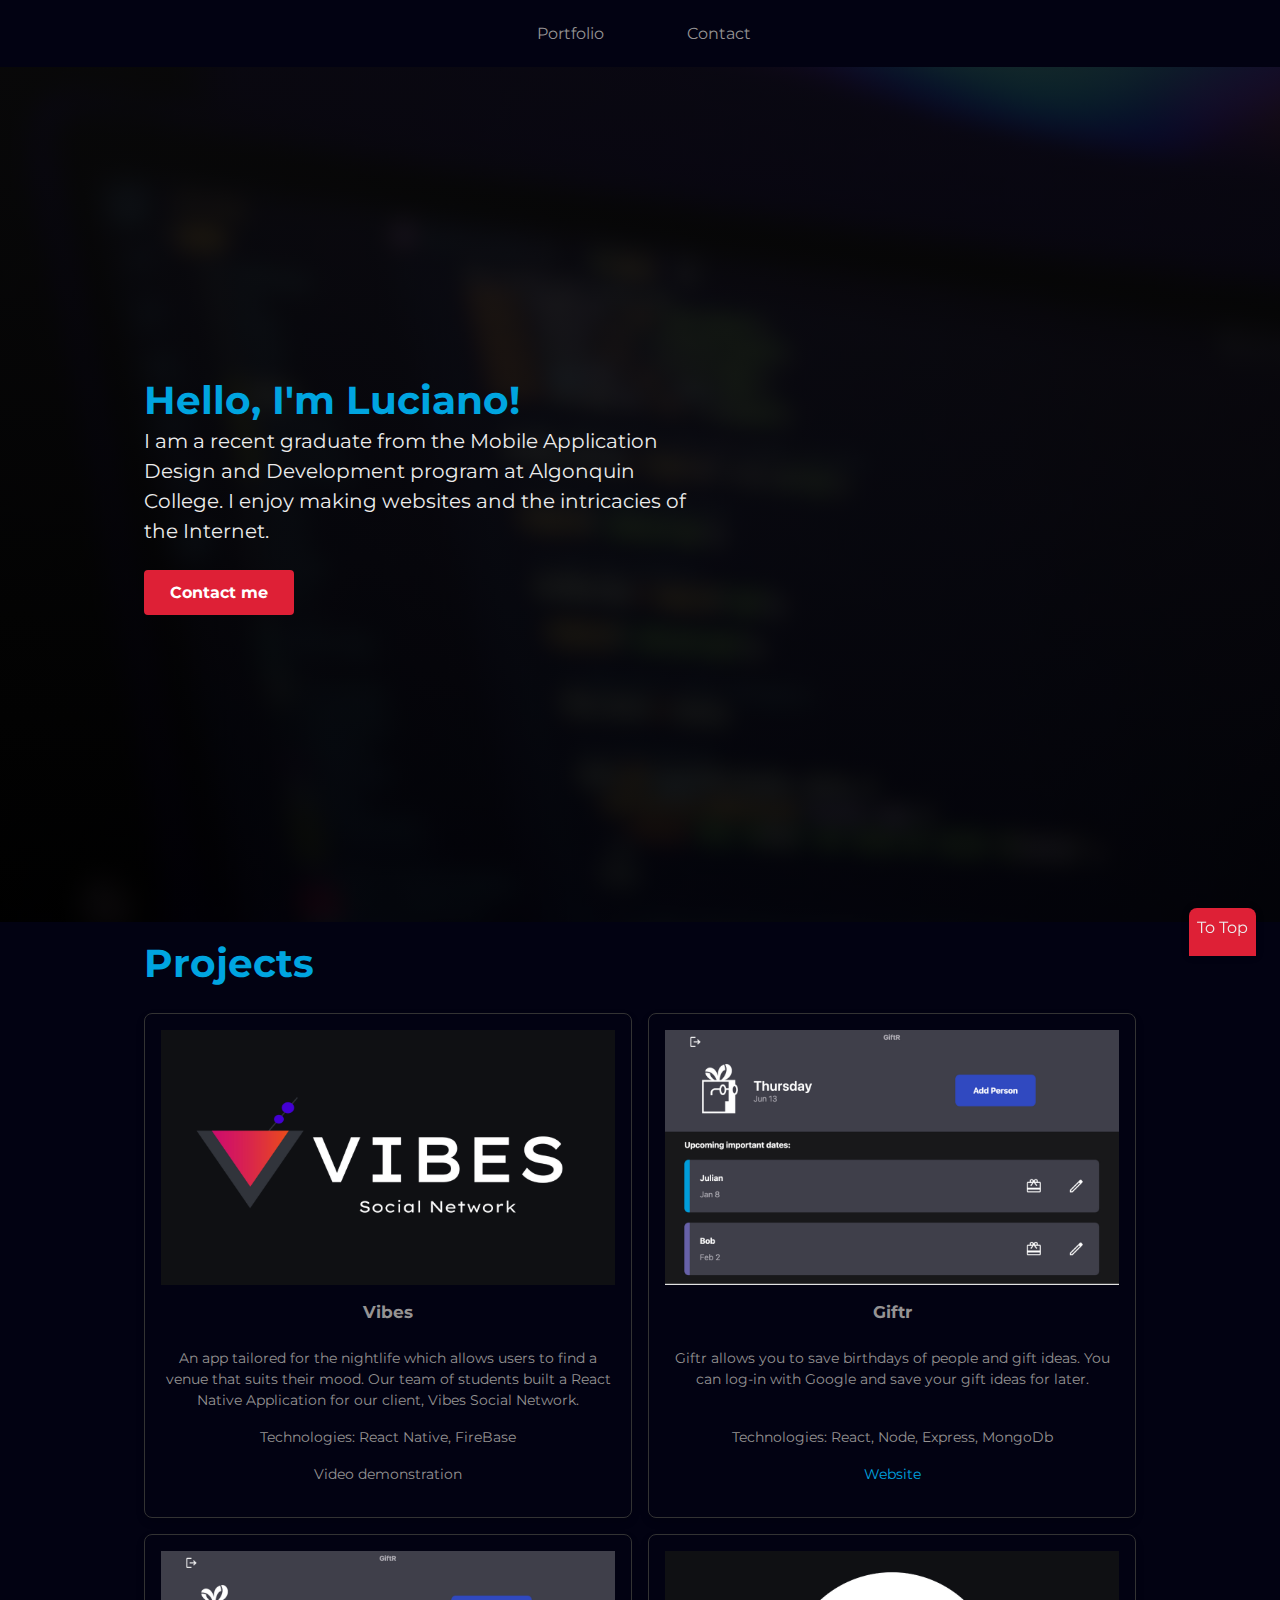
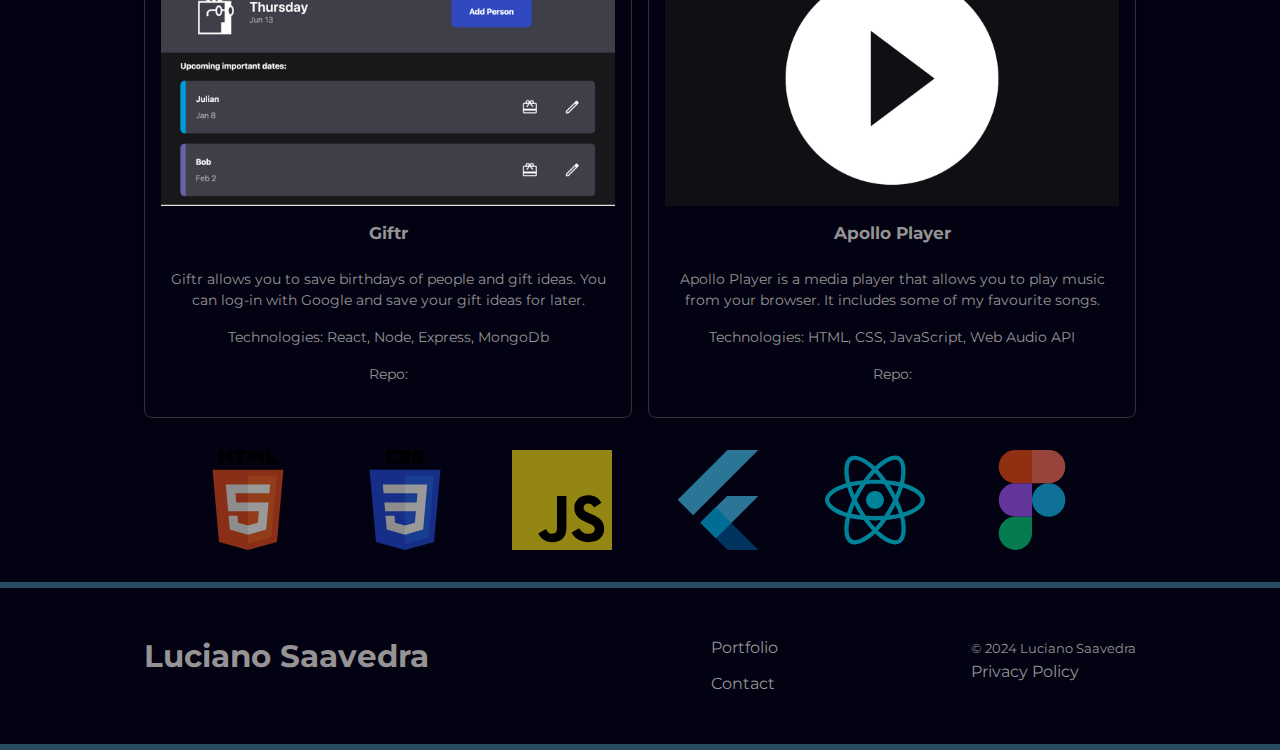
==== index.html @ ece1f942 "Make each project row have two things" ====
<!DOCTYPE html>
<html lang="en">
  <head>
    <meta charset="UTF-8" />
    <meta http-equiv="X-UA-Compatible" content="IE=edge" />
    <meta name="viewport" content="width=device-width, initial-scale=1.0" />
    <title>Luciano Saavedra - Developer</title>
    <link
      rel="stylesheet"
      href="https://cdnjs.cloudflare.com/ajax/libs/font-awesome/6.2.1/css/all.min.css"
      integrity="sha512-MV7K8+y+gLIBoVD59lQIYicR65iaqukzvf/nwasF0nqhPay5w/9lJmVM2hMDcnK1OnMGCdVK+iQrJ7lzPJQd1w=="
      crossorigin="anonymous"
      referrerpolicy="no-referrer"
    />
    <link rel="stylesheet" href="./css/main.css" />
    <link rel="preconnect" href="https://fonts.googleapis.com" />
    <link rel="preconnect" href="https://fonts.gstatic.com" crossorigin />
    <link
      href="https://fonts.googleapis.com/css2?family=Montserrat:ital,wght@0,400;0,700;1,400;1,700&display=swap"
      rel="stylesheet"
    />
    <script src="./js/main.js" defer></script>
  </head>
  <body id="body">
    <ul class="skip-links">
      <li><a href="#nav">Skip to main navigation</a></li>
      <li><a href="#main">Skip to main content</a></li>
    </ul>

    <header class="header" tabindex="0">
      <nav>
        <ul class="nav__div">
          <li class="nav__li">
            <a tabindex="0" class="nav__link" href="./portfolio.html">
              <i class="fa-sharp fa-solid fa-palette"></i>
              <p>Portfolio</p>
            </a>
          </li>
          <li class="nav__li">
            <a
              tabindex="0"
              class="nav__link"
              href="https://www.linkedin.com/in/luciano-saavedra/"
            >
              <i class="fa-solid fa-envelope"></i>
              <p>Contact</p>
            </a>
          </li>
        </ul>
      </nav>
    </header>

    <main id="main">
      <section class="banner1">
        <div class="container">
          <div class="banner__content">
            <h1 class="banner__title">Hello, I'm Luciano!</h1>
            <p class="banner__text">
              I am a recent graduate from the Mobile Application Design and
              Development program at Algonquin College. I enjoy making websites
              and the intricacies of the Internet.
            </p>
            <!-- Corrected code -->
            <a href="./contact.html" class="btn btn--secondary">Contact me</a>
          </div>
        </div>
      </section>

      <!--! Banner end -->

      <!--! Portfolio -->

      <section class="card-group__projects">
        <div class="container">
          <h2 class="card-group__title">Projects</h2>

          <ul role="list" class="grid-group__ul">
            <!-- Vibes -->
            <li class="card__project">
              <img
                src="./images/vibes-thumbnail.png"
                alt="A screenshot of the Vibes application"
              />

              <h3 class="card__title">Vibes</h3>
              <p class="card__text">
                An app tailored for the nightlife which allows users to find a
                venue that suits their mood. Our team of students built a React
                Native Application for our client, Vibes Social Network.
              </p>
              <p>Technologies: React Native, FireBase</p>
              <p>Video demonstration</p>
            </li>
            <!-- Giftr -->
            <li class="card__project">
              <img
                src="./images/giftr-desktop.png"
                alt="A screenshot of the Giftr Web application"
              />

              <h3 class="card__title">Giftr</h3>
              <p class="card__text">
                Giftr allows you to save birthdays of people and gift ideas. You
                can log-in with Google and save your gift ideas for later.
              </p>
              <p>Technologies: React, Node, Express, MongoDb</p>
              <a href="https://giftrapp.netlify.app/">
                <p class="website__link">Website</p></a
              >
            </li>

            <!-- Giftr -->
            <li class="card__project">
              <img
                src="./images/giftr-desktop.png"
                alt="A screenshot of the Giftr Web application"
              />

              <h3 class="card__title">Giftr</h3>
              <p class="card__text">
                Giftr allows you to save birthdays of people and gift ideas. You
                can log-in with Google and save your gift ideas for later.
              </p>
              <p>Technologies: React, Node, Express, MongoDb</p>
              <p>Repo:</p>
            </li>

            <!-- Media Player -->

            <li class="card__project">
              <img
                src="./images/media-player.png"
                alt="A logo depicting the media player website"
              />

              <h3 class="card__title">Apollo Player</h3>
              <p class="card__text">
                Apollo Player is a media player that allows you to play music
                from your browser. It includes some of my favourite songs.
              </p>
              <p>Technologies: HTML, CSS, JavaScript, Web Audio API</p>
              <p>Repo:</p>
            </li>

            <!-- Movie Night -->
            <!-- 
            <li class="card__project">
              <img
                src="./images/movie-night.png"
                alt="A screenshot of Giftr application"
              />

              <h3 class="card__title">Movie Night</h3>
              <p class="card__text">
                Moive Night is an app much like Tinder but for movies. You and
                your partner can swipe left or right on movies you want to
                watch.
              </p>
              <p>Technologies: Flutter</p>
              <p>Repo:</p>
            </li> -->
          </ul>
        </div>
      </section>

      <!--! Portfolio END -->

      <!-- ! CARD CONTENT START -->
      <section class="technologies__section">
        <div class="container">
          <div class="card-group__logos">
            <div class="card__icons">
              <img src="./images/html-5.svg" alt="The HTML 5 icon" />
            </div>
            <div class="card__icons">
              <img src="./images/css-3.svg" alt="The CSS 3 icon" />
            </div>
            <div class="card__icons">
              <img src="./images/JS.svg" alt="The Javascript icon" />
            </div>
            <div class="card__icons">
              <img src="./images/flutter_2.svg" alt="The flutter icon" />
            </div>
            <div class="card__icons">
              <img src="./images/react_5.svg" alt="The React icon" />
            </div>

            <div class="card__icons">
              <img src="./images/figma.svg" alt="The Figma icon" />
            </div>
          </div>
        </div>
      </section>
    </main>

    <!-- ! FOOTER START -->
    <footer class="footer">
      <div class="container">
        <a href="./" class="logo">
          <!-- prof comment
            make this a <strong>
          -->
          <h3>Luciano Saavedra</h3>
        </a>

        <nav>
          <ul>
            <li>
              <a href="./portfolio.html">Portfolio</a>
            </li>
            <li>
              <a href="https://www.linkedin.com/in/luciano-saavedra/"
                >Contact</a
              >
            </li>
          </ul>
        </nav>

        <div>
          <small> &copy; 2024 Luciano Saavedra</small>
          <div class="footer__list__div">
            <a href="#">Privacy Policy</a>
          </div>
        </div>
      </div>
    </footer>
    <a href="#" class="to-top">To Top</a>

    <!-- ! FOOTER END -->
  </body>
</html>
---- css/main.css ----
:root {
  --ocean-green: #5fbb97ff;
  --charcoal: #294c60ff;
  --white: rgb(236, 236, 236);
  --black: #020212;
  --imperial-red: rgb(222, 32, 54);
  --carolina-blue: #00a5e0ff;
  --grey: #333;
  --text-grey: #959393;
}

/* Box sizing rules */
*,
*::before,
*::after {
  box-sizing: border-box;
}

/* Set core root defaults */
html {
  line-height: 1.5;
  font-family: "Montserrat", system-ui, -apple-system, BlinkMacSystemFont, "Segoe UI", Roboto, Oxygen, Ubuntu, Cantarell, "Open Sans", "Helvetica Neue", sans-serif;
}

html:focus-within {
  scroll-behavior: smooth;
}

/* Set core body defaults */
body {
  min-height: 100vh;
  text-rendering: optimizeSpeed;
  margin: 0;
}

/* Update default margin */
h1,
h2,
h3,
h4,
h5,
h6,
p,
figure,
blockquote,
ul,
ol,
dl,
dd {
  margin: 0 0 1.5rem;
}

/* Remove list styles on ul, ol elements with a list role, which suggests default styling will be removed */
ul[role=list],
ol[role=list] {
  list-style: none;
}

/* A elements that don't have a class get default styles */
a {
  text-decoration: none;
  color: var(--color-secondary-dark);
  transition: color 0.2s, background-color 0.2s;
}

a:hover,
a:focus-visible {
  color: var(--color-secondary);
}

/* Make images easier to work with */
img,
picture {
  max-width: 100%;
  display: block;
}

svg {
  fill: currentColor;
}

svg:not(:root) {
  overflow: hidden;
}

/* Inherit fonts for inputs and buttons */
input,
button,
textarea,
select {
  font: inherit;
}

/* Remove all animations, transitions and smooth scroll for people that prefer not to see them */
@media (prefers-reduced-motion: reduce) {
  html:focus-within {
    scroll-behavior: auto;
  }
  *,
  *::before,
  *::after {
    animation-duration: 0.01ms !important;
    animation-iteration-count: 1 !important;
    transition-duration: 0.01ms !important;
    scroll-behavior: auto !important;
  }
}
.container {
  width: min(65em, 100%);
  margin: 0 auto;
  padding-left: 1.5rem;
  padding-right: 1.5rem;
}

h1 {
  font-size: 2.019rem;
  line-height: 1.3;
  margin: 0;
}

h2 {
  font-size: 1.756rem;
  line-height: 1.3;
}

h3 {
  color: var(--color-secondary);
  font-size: 1.525rem;
  margin-bottom: 0.5rem;
  line-height: 1.3;
}

h4 {
  font-size: 1.325rem;
  color: var(--color-accent);
  margin: 0;
  line-height: 1.3;
}

h5 {
  font-size: 1.15rem;
  font-weight: normal;
  line-height: 1.3;
}

h6 {
  font-size: 1rem;
  text-transform: uppercase;
  margin-bottom: 0.5rem;
}

@media only screen and (min-width: 45em) {
  h1 {
    font-size: 2.481rem;
  }
  h2 {
    font-size: 2.069rem;
  }
  h3 {
    font-size: 1.725rem;
  }
  h4 {
    font-size: 1.438rem;
  }
  h5 {
    font-size: 1.2rem;
  }
}
@media only screen and (min-width: 60em) {
  h1 {
    font-size: 3.056rem;
  }
  h2 {
    font-size: 2.444rem;
  }
  h3 {
    font-size: 1.956rem;
  }
  h4 {
    font-size: 1.563rem;
  }
  h5 {
    font-size: 1.25rem;
  }
}
*:focus-visible {
  outline: 0.125rem solid var(--imperial-red);
  outline-offset: 0.125rem;
}

.skip-links {
  padding: 0;
  margin: 0;
  list-style: none;
}

.skip-links a {
  position: absolute;
  top: -10rem;
  left: 0.5rem;
  z-index: 100000;
  display: inline-block;
  padding: 0.55em 1.5em 0.5em;
  background-color: var(--imperial-red);
  border: 0.3rem solid var(--imperial-red);
  color: var(--white);
  border-radius: 0.25em;
  /* link necessary styles */
  text-decoration: none;
}

.skip-links a:focus {
  top: 1rem;
  outline: 0;
}

/* ---------- To Top ---------- */
.to-top {
  position: fixed;
  bottom: -0.5rem;
  right: 1.5rem;
  background-color: var(--imperial-red);
  color: var(--white);
  padding: 0.5rem 0.5rem 1rem;
  border-radius: 0.5rem 0.5rem 0 0;
  text-decoration: none;
  box-shadow: 0 0 0.5rem rgba(0, 0, 0, 0.1333333333);
  transform: translateY(100%);
}

.to-top.visible {
  transform: translateY(0);
  transition: transform 0.2s, bottom 0.2s;
}

.to-top:hover,
.to-top:focus-visible {
  bottom: 0;
  color: var(--white);
  transform: translateY(0);
}

.screen-reader-text {
  position: absolute;
  clip-path: polygon(0 0, 0.1% 0, 0.1% 0.1%, 0 0.1%);
}

.header {
  /* button styles */
}
.header ul {
  list-style: none;
  margin: 0;
  padding: 0;
  gap: 1rem;
}
.header .logo__div {
  display: flex;
  align-items: center;
  justify-content: flex-start;
}
.header .logo__name {
  font-weight: bold;
  color: var(--charcoal);
  cursor: pointer;
  text-decoration: none;
}
.header .nav__div {
  background-color: var(--black);
  display: flex;
  justify-content: center;
  flex-direction: column;
  align-items: center;
  padding-top: 1rem;
  padding-bottom: 1rem;
}
.header .nav__div .nav__list .nav__li a {
  list-style: none;
  display: flex;
  justify-content: center;
  align-items: center;
  gap: 0.5rem;
}
.header .nav__link {
  display: flex;
  align-items: center;
  flex-direction: row;
  text-decoration: none;
  border-radius: 5px;
}
.header .nav__link i {
  display: inline-block;
  margin-right: 0.5rem;
  color: var(--text-grey); /* Icon color */
}
.header .nav__link p {
  margin: 0;
  color: var(--text-grey); /* Icon color */
}
@media only screen and (min-width: 50em) {
  .header .nav__link {
    text-decoration: none;
    color: var(--charcoal);
    padding: 0.35rem;
  }
}
.header .btn {
  display: inline-block;
  padding: 0.55em 1.5em 0.5em;
  background-color: var(--charcoal);
  border: 0.125rem solid var(--charcoal);
  color: var(--white);
  border-radius: 0.25em;
  /* link necessary styles */
  text-decoration: none;
  /* button necessary styles */
  cursor: pointer;
  font-family: inherit;
  font-size: inherit;
}
.header .btn:hover, .header .btn:focus-visible {
  background-color: #59758d;
  border-color: #59758d;
}

/* ! MEDIA QUERY NAV */
@media only screen and (min-width: 50em) {
  .header .masthead {
    display: grid;
    grid-template-columns: 8fr 4fr;
  }
  .header .nav__div {
    display: flex;
    flex-direction: row;
    align-items: center;
    gap: 4rem;
  }
  .header .nav__list {
    display: flex;
    flex-direction: row;
    gap: 3rem;
    padding: 0;
  }
}
.banner1 {
  position: relative;
  overflow: hidden;
}

.banner1::before {
  content: "";
  position: absolute;
  top: 0;
  left: 0;
  width: 100%;
  height: 100%;
  background-image: linear-gradient(to bottom, rgba(9, 9, 9, 0.867), rgba(0, 0, 0, 0.8666666667)), url("../images/code-blurred-canva.png");
  background-position: center;
  background-size: cover;
}

.banner1 .container {
  position: relative;
  display: flex;
  justify-content: flex-start;
  align-items: center;
  min-height: 60vh;
  padding: 3rem 1.5rem;
  z-index: 1;
}

.banner2 {
  background-image: linear-gradient(to bottom, rgba(6, 16, 44, 0.6), rgba(34, 21, 84, 0.6)), url("../images/portfolio.jpg");
  background-position: center;
  background-size: cover;
}

.banner2 .container {
  display: flex;
  justify-content: flex-start;
  align-items: center;
  min-height: 60vh;
  padding: 3rem 1.5rem;
}

.banner__content {
  width: min(35em, 100%);
}

.banner__title {
  font-size: 2.019rem;
  line-height: 1.3;
  color: var(--carolina-blue);
}

.banner__text {
  font-size: 1.15rem;
  color: var(--white);
}

@media only screen and (min-width: 45em) {
  .banner__title {
    font-size: 2.069rem;
  }
  .banner__text {
    font-size: 1.2rem;
  }
}
@media only screen and (min-width: 60em) {
  .banner1 .container {
    min-height: 95vh;
  }
  .banner__title {
    font-size: 2.444rem;
  }
  .banner__text {
    font-size: 1.25rem;
  }
}
footer {
  background-color: var(--black);
  color: var(--text-grey);
  border-bottom: 0.4rem solid var(--charcoal);
  border-top: 0.4rem solid var(--charcoal);
}

.footer .container {
  padding-top: 3rem;
  padding-bottom: 3rem;
  display: flex;
  flex-direction: column;
  gap: 1.5rem;
}

.footer a {
  color: var(--text-grey);
  text-decoration: none;
}

.footer a:hover,
.footer a:focus-visible {
  font-weight: bold;
}

.footer .logo {
  display: flex;
  gap: 0.75rem;
  align-items: center;
}

.footer .logo__img {
  width: 4rem;
}

.footer .logo__text {
  font-size: 1.525rem;
  font-weight: bold;
  line-height: 1.3;
}

.footer ul {
  padding-left: 1.5rem;
  margin: 0;
  border-left: 0.125rem solid var(--color-secondary);
  list-style: none;
  display: flex;
  flex-direction: column;
  gap: 0.75rem;
}

.footer .sub-footer {
  background-color: #222d36;
  color: #fff;
}

@media only screen and (min-width: 45em) {
  .footer .container {
    flex-direction: row;
    justify-content: space-between;
  }
  .footer .logo {
    flex: 2 0;
    align-self: flex-start;
  }
  .footer nav,
  .footer small {
    flex: 1 0;
  }
}
@media only screen and (min-width: 60em) {
  .footer .site-title {
    font-size: 1.956rem;
  }
}
.btn,
input[type=submit] {
  /* common styles */
  display: inline-block;
  padding: 0.55em 1.5em 0.5em;
  background-color: var(--charcoal);
  border: 0.125rem solid var(--charcoal);
  color: #fff;
  border-radius: 0.25em;
  transition: background-color 0.2s, border-color 0.2s, color 0.2s;
  /* link necessary styles */
  text-decoration: none;
  /* button necessary styles */
  cursor: pointer;
  font-family: inherit;
  font-size: inherit;
}

.btn:hover,
.btn:focus-visible {
  background-color: var(--carolina-blue);
  border-color: var(--carolina-blue);
  color: var(--white);
}

.btn--secondary {
  background-color: var(--imperial-red);
  border-color: var(--imperial-red);
  color: #fff;
  font-weight: bold;
}

.btn--secondary:hover,
.btn--secondary:focus-visible {
  background-color: var(--carolina-blue);
  border-color: var(--carolina-blue);
  color: var(--white);
}

.card-group__title {
  color: var(--carolina-blue);
  padding-top: 1rem;
}

.card-group ul li a {
  text-decoration: none;
}

.card__project {
  border-radius: 0.5rem;
  padding: 1rem;
  text-align: center;
  display: grid;
  grid-template-rows: subgrid;
  grid-row: span 6;
  border: 1px solid var(--grey);
  overflow: hidden;
  box-shadow: 0 0.25rem 0.5rem rgba(0, 0, 0, 0.1333333333);
  background-color: transparent;
  color: var(--text-grey);
  text-decoration: none;
  transition: transform 0.2s, box-shadow 0.2s;
  -webkit-transition: transform 0.2s, box-shadow 0.2s;
  -moz-transition: transform 0.2s, box-shadow 0.2s;
  -ms-transition: transform 0.2s, box-shadow 0.2s;
  -o-transition: transform 0.2s, box-shadow 0.2s;
}

.card__project p {
  font-size: 0.875rem;
  margin: 0;
}

.card__project:hover,
.card__project:focus-visible {
  transform: translateY(-0.5rem);
}

.card__icons {
  overflow: hidden;
  transition: transform 0.2s, box-shadow 0.2s;
}

.card__icons:hover,
.card__icons:focus-visible {
  transform: translateY(-0.5rem);
}

.card__icons img {
  width: 50px; /* Set the desired width */
  height: auto; /* Maintain aspect ratio */
}

.card__content {
  padding: 0rem 1rem 1rem 1rem;
  display: flex;
  flex-direction: column;
  flex-grow: 2;
  align-items: flex-start;
}

.card__text {
  flex-grow: 2;
}

/* Media query for tablet screens */
@media only screen and (min-width: 45em) {
  .card-group .container {
    padding: 2rem;
  }
  .card__title {
    color: var(--text-grey);
    font-size: 1.08rem;
  }
}
/* CARD GROUP PROJECTS START */
.card-group__projects {
  background-color: var(--black);
}

.grid-group__ul {
  display: grid;
  grid-template-columns: repeat(auto-fit, minmax(350px, 1fr));
  gap: 1rem;
  padding-left: 0;
  margin: 0;
}

.card__project img {
  max-width: 100%;
  display: block;
}

.card-text__project {
  padding: 1rem;
}

.website__link {
  color: var(--carolina-blue);
  text-decoration: none;
}

.technologies__section {
  background-color: var(--black);
}

.card-group__logos {
  background-color: transparent;
  display: flex;
  justify-content: space-evenly;
  padding: 2rem 0 2rem 0;
  gap: 0.2rem;
}

.card-group__logos img {
  width: 100px;
  height: auto;
  filter: brightness(0.6);
  -webkit-filter: brightness(0.6);
}

/* Responsive adjustments */
@media only screen and (min-width: 45em) {
  .card-group__projects .container {
    grid-template-columns: repeat(var(--cols), 1fr);
    gap: 2rem;
  }
}
/* CARD GROUP PROJECTS END */
/* Add the keyframes for the animations */
@keyframes fadeIn {
  from {
    opacity: 0;
  }
  to {
    opacity: 1;
  }
}
@keyframes slideInUp {
  from {
    transform: translateY(20px);
    opacity: 0;
  }
  to {
    transform: translateY(0);
    opacity: 1;
  }
}
/* Apply animations to the icons */
.card__icons {
  animation: fadeIn 1s ease-in-out;
}

.card__icons img {
  animation: slideInUp 0.5s ease-in-out;
}

input,
textarea,
select {
  display: block;
  width: 100%;
  padding: 0.25rem 0.35rem;
  border: 0.0625rem solid var(--charcoal);
  border-radius: 0.25rem;
  font-size: inherit;
  font-family: inherit;
  color: #000;
  background-color: #fff;
}

select {
  padding: 0.375rem 0.35rem;
}

input:not([type=checkbox]):not([type=radio]):not([type=submit]):focus-visible,
input:not([type=checkbox]):not([type=radio]):not([type=submit]):valid,
textarea:valid,
select:valid {
  border-color: var(--charcoal);
}

label,
.label {
  display: block;
  width: 100%;
  font-size: 0.875rem;
  text-transform: uppercase;
  font-weight: bold;
  margin-bottom: 0.25rem;
}

.checkbox-radio {
  display: contents;
}

.checkbox-radio__item {
  text-transform: none;
  font-weight: normal;
  display: inline-flex;
  align-items: center;
  gap: 0.5rem;
  width: auto;
}

.checkbox-radio__item + .checkbox-radio__item {
  margin-left: 1.5rem;
}

.checkbox-radio__item input,
input[type=checkbox],
input[type=radio] {
  width: auto;
  appearance: none;
  width: 1.5rem;
  height: 1.5rem;
  border: 2px solid var(--charcoal);
  margin: 0;
}

input[type=radio] {
  border-radius: 50%;
}

input[type=radio]:checked,
input[type=checkbox]:checked {
  background-size: 100% auto;
  background-position: center;
}

input[type=radio]:checked {
  background-image: url("data:image/svg+xml,%3Csvg xmlns='http://www.w3.org/2000/svg' width='256' height='256' viewBox='0 0 256 256'%3E%3Ccircle cx='128' cy='128' r='70.4'/%3E%3C/svg%3E");
}

input[type=checkbox]:checked {
  background-image: url("data:image/svg+xml,%3Csvg xmlns='http://www.w3.org/2000/svg' width='256' height='256' viewBox='0 0 256 256'%3E%3Cpath fill='none' stroke='%23000' stroke-miterlimit='10' stroke-width='50' d='M49.9 130.1l50.8 50.7L206.1 75.2'/%3E%3C/svg%3E");
}

.checkbox-radio__item span {
  font-size: 1rem;
}

@media only screen and (min-width: 45em) {
  .form-grid {
    --cols: 2;
  }
}
.contact {
  min-height: 100vh;
  display: flex;
  align-items: center;
  padding: 1.5rem 0;
  background-color: var(--white);
  background-position: center;
  background-size: cover;
}

.contact__form {
  padding: 3rem 1.5rem;
  --cols: 1;
  display: grid;
  grid-template-columns: repeat(var(--cols), 1fr);
  gap: 1.5rem;
  background-color: #fafafa;
  border-radius: 1.5rem;
  box-shadow: 0 0.25rem 1rem rgba(0, 0, 0, 0.1333333333);
  overflow: hidden;
}

.contact__title {
  margin-bottom: 0.5rem;
  color: var(--charcoal);
}

.form-unit.full {
  grid-column: 1/-1;
}

.message-box {
  padding-bottom: 4rem;
}

@media only screen and (min-width: 45em) {
  .contact__wrap {
    --cols: 3;
  }
  .contact__form {
    grid-column: span 2;
    padding: 3rem;
    --cols: 2;
  }
  .contact__image {
    aspect-ratio: auto;
  }
}
@media only screen and (min-width: 60em) {
  .contact__wrap {
    --cols: 2;
  }
  .contact__form {
    grid-column: span 1;
  }
}

/*# sourceMappingURL=main.css.map */
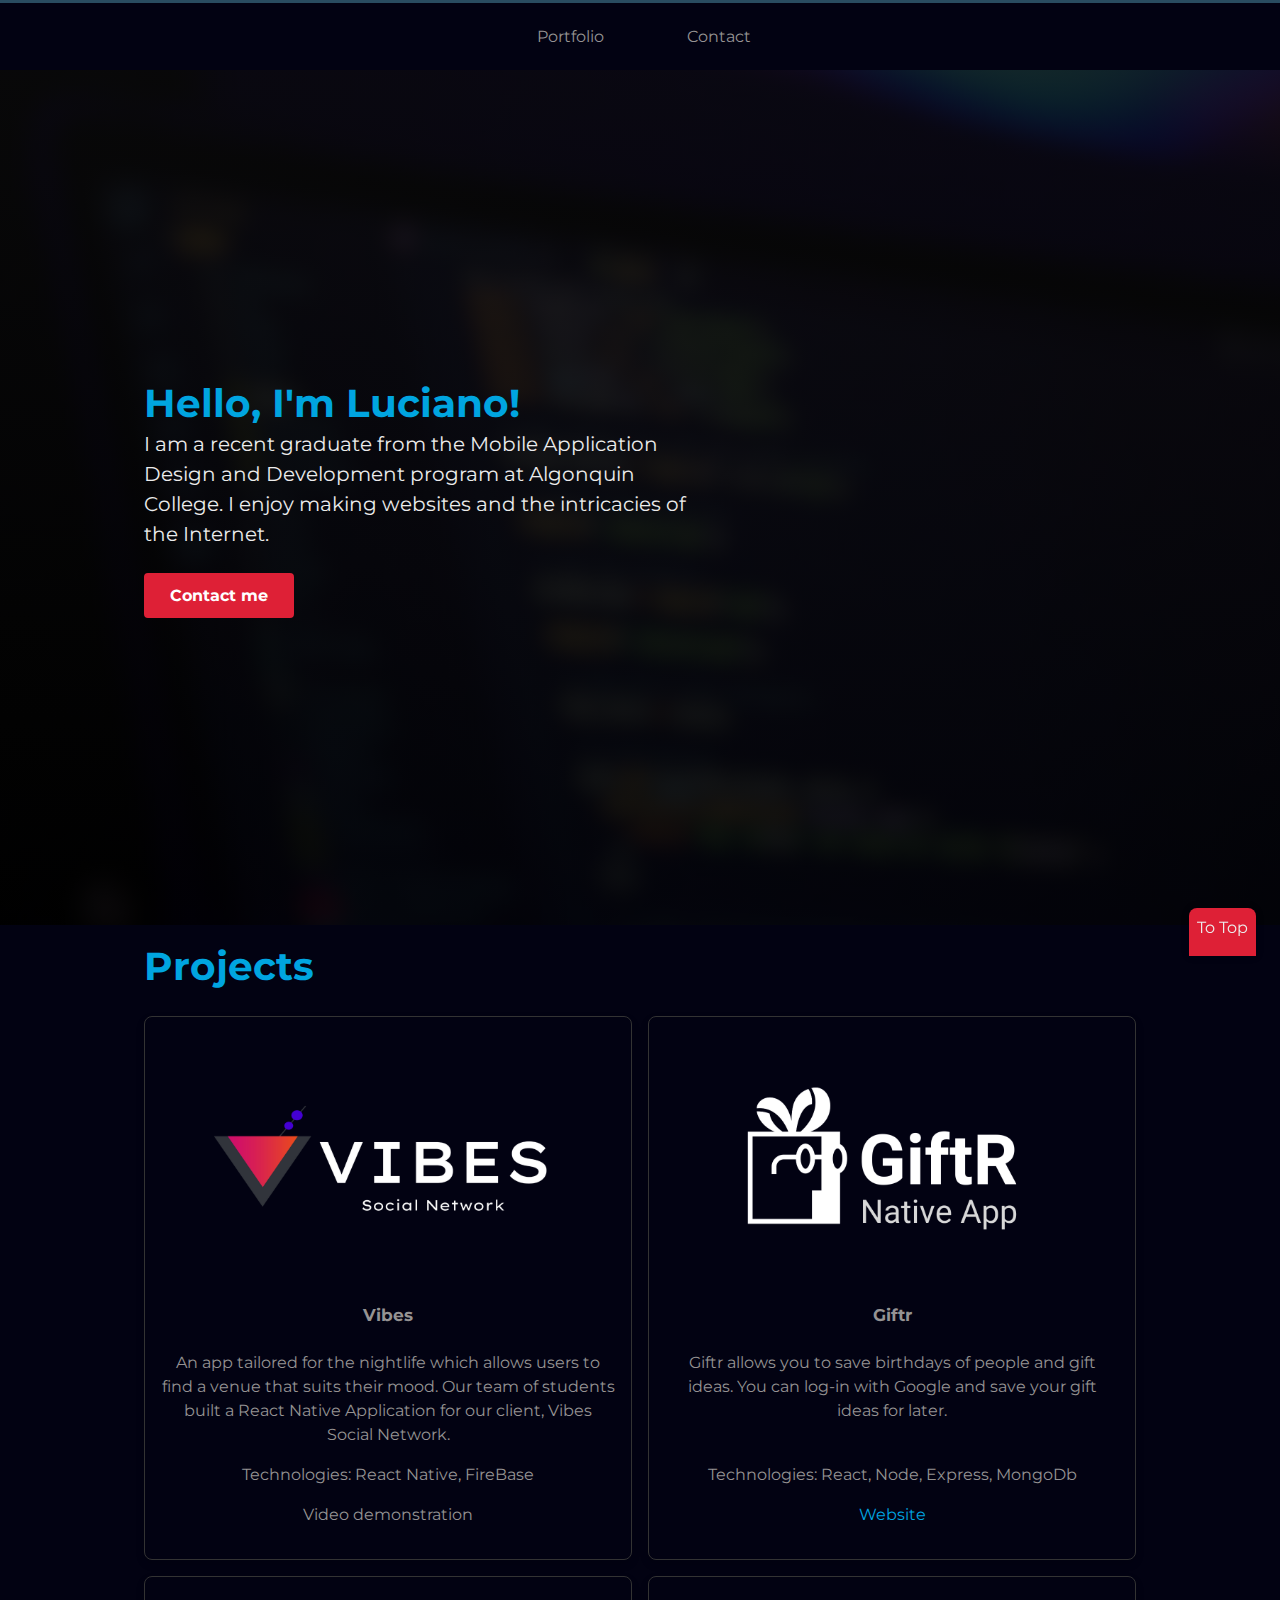
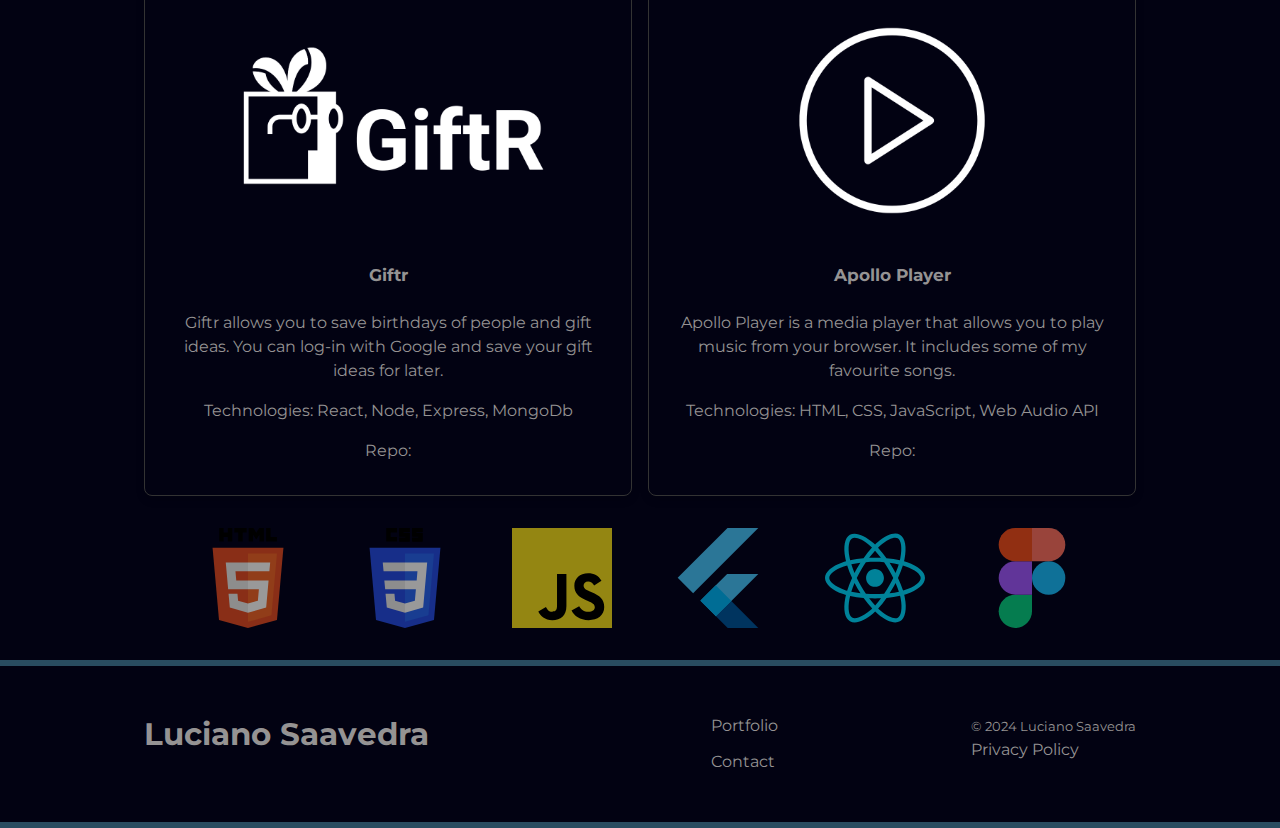
==== commit bd863407: "Change background colour of thumbnails" ====
--- a/index.html
+++ b/index.html
@@ -27,12 +27,12 @@
       <li><a href="#main">Skip to main content</a></li>
     </ul>
 
-    <header class="header" tabindex="0">
+    <header class="header" id="nav" tabindex="0">
       <nav>
         <ul class="nav__div">
           <li class="nav__li">
             <a tabindex="0" class="nav__link" href="./portfolio.html">
-              <i class="fa-sharp fa-solid fa-palette"></i>
+              <i class="fa-sharp fa-solid fa-palette" aria-hidden="true"></i>
               <p>Portfolio</p>
             </a>
           </li>
@@ -41,8 +41,9 @@
               tabindex="0"
               class="nav__link"
               href="https://www.linkedin.com/in/luciano-saavedra/"
+              target="_blank"
             >
-              <i class="fa-solid fa-envelope"></i>
+              <i class="fa-solid fa-envelope" aria-hidden="true"></i>
               <p>Contact</p>
             </a>
           </li>
@@ -60,8 +61,12 @@
               Development program at Algonquin College. I enjoy making websites
               and the intricacies of the Internet.
             </p>
-            <!-- Corrected code -->
-            <a href="./contact.html" class="btn btn--secondary">Contact me</a>
+            <a
+              href="https://www.linkedin.com/in/luciano-saavedra/"
+              class="btn btn--secondary"
+              target="_blank"
+              >Contact me</a
+            >
           </div>
         </div>
       </section>
@@ -78,7 +83,7 @@
             <!-- Vibes -->
             <li class="card__project">
               <img
-                src="./images/vibes-thumbnail.png"
+                src="./images/vibes-background.png"
                 alt="A screenshot of the Vibes application"
               />
 
@@ -93,8 +98,23 @@
             </li>
             <!-- Giftr -->
             <li class="card__project">
+              <img src="./images/giftr-native-app.png" alt="Giftr Logo" />
+
+              <h3 class="card__title">Giftr</h3>
+              <p class="card__text">
+                Giftr allows you to save birthdays of people and gift ideas. You
+                can log-in with Google and save your gift ideas for later.
+              </p>
+              <p>Technologies: React, Node, Express, MongoDb</p>
+              <a href="https://giftrapp.netlify.app/" class="website__link"
+                >Website</a
+              >
+            </li>
+
+            <!-- Giftr -->
+            <li class="card__project">
               <img
-                src="./images/giftr-desktop.png"
+                src="./images/giftr-background.png"
                 alt="A screenshot of the Giftr Web application"
               />
 
@@ -104,32 +124,14 @@
                 can log-in with Google and save your gift ideas for later.
               </p>
               <p>Technologies: React, Node, Express, MongoDb</p>
-              <a href="https://giftrapp.netlify.app/">
-                <p class="website__link">Website</p></a
-              >
-            </li>
-
-            <!-- Giftr -->
+              <p>Repo:</p>
+            </li>
+
+            <!-- Media Player -->
+
             <li class="card__project">
               <img
-                src="./images/giftr-desktop.png"
-                alt="A screenshot of the Giftr Web application"
-              />
-
-              <h3 class="card__title">Giftr</h3>
-              <p class="card__text">
-                Giftr allows you to save birthdays of people and gift ideas. You
-                can log-in with Google and save your gift ideas for later.
-              </p>
-              <p>Technologies: React, Node, Express, MongoDb</p>
-              <p>Repo:</p>
-            </li>
-
-            <!-- Media Player -->
-
-            <li class="card__project">
-              <img
-                src="./images/media-player.png"
+                src="./images/play-button-background.png"
                 alt="A logo depicting the media player website"
               />
 
@@ -141,24 +143,6 @@
               <p>Technologies: HTML, CSS, JavaScript, Web Audio API</p>
               <p>Repo:</p>
             </li>
-
-            <!-- Movie Night -->
-            <!-- 
-            <li class="card__project">
-              <img
-                src="./images/movie-night.png"
-                alt="A screenshot of Giftr application"
-              />
-
-              <h3 class="card__title">Movie Night</h3>
-              <p class="card__text">
-                Moive Night is an app much like Tinder but for movies. You and
-                your partner can swipe left or right on movies you want to
-                watch.
-              </p>
-              <p>Technologies: Flutter</p>
-              <p>Repo:</p>
-            </li> -->
           </ul>
         </div>
       </section>
@@ -197,10 +181,7 @@
     <footer class="footer">
       <div class="container">
         <a href="./" class="logo">
-          <!-- prof comment
-            make this a <strong>
-          -->
-          <h3>Luciano Saavedra</h3>
+          <strong><h3>Luciano Saavedra</h3></strong>
         </a>
 
         <nav>
@@ -209,7 +190,9 @@
               <a href="./portfolio.html">Portfolio</a>
             </li>
             <li>
-              <a href="https://www.linkedin.com/in/luciano-saavedra/"
+              <a
+                href="https://www.linkedin.com/in/luciano-saavedra/"
+                target="_blank"
                 >Contact</a
               >
             </li>
@@ -217,7 +200,7 @@
         </nav>
 
         <div>
-          <small> &copy; 2024 Luciano Saavedra</small>
+          <small>&copy; 2024 Luciano Saavedra</small>
           <div class="footer__list__div">
             <a href="#">Privacy Policy</a>
           </div>
--- a/css/main.css
+++ b/css/main.css
@@ -273,6 +273,7 @@
   align-items: center;
   padding-top: 1rem;
   padding-bottom: 1rem;
+  border-top: solid 0.2rem var(--charcoal);
 }
 .header .nav__div .nav__list .nav__li a {
   list-style: none;
@@ -561,7 +562,7 @@
 }
 
 .card__project p {
-  font-size: 0.875rem;
+  font-size: 1rem;
   margin: 0;
 }
 
@@ -623,6 +624,11 @@
 .card__project img {
   max-width: 100%;
   display: block;
+  border-radius: 0.5rem;
+  -webkit-border-radius: 0.5rem;
+  -moz-border-radius: 0.5rem;
+  -ms-border-radius: 0.5rem;
+  -o-border-radius: 0.5rem;
 }
 
 .card-text__project {
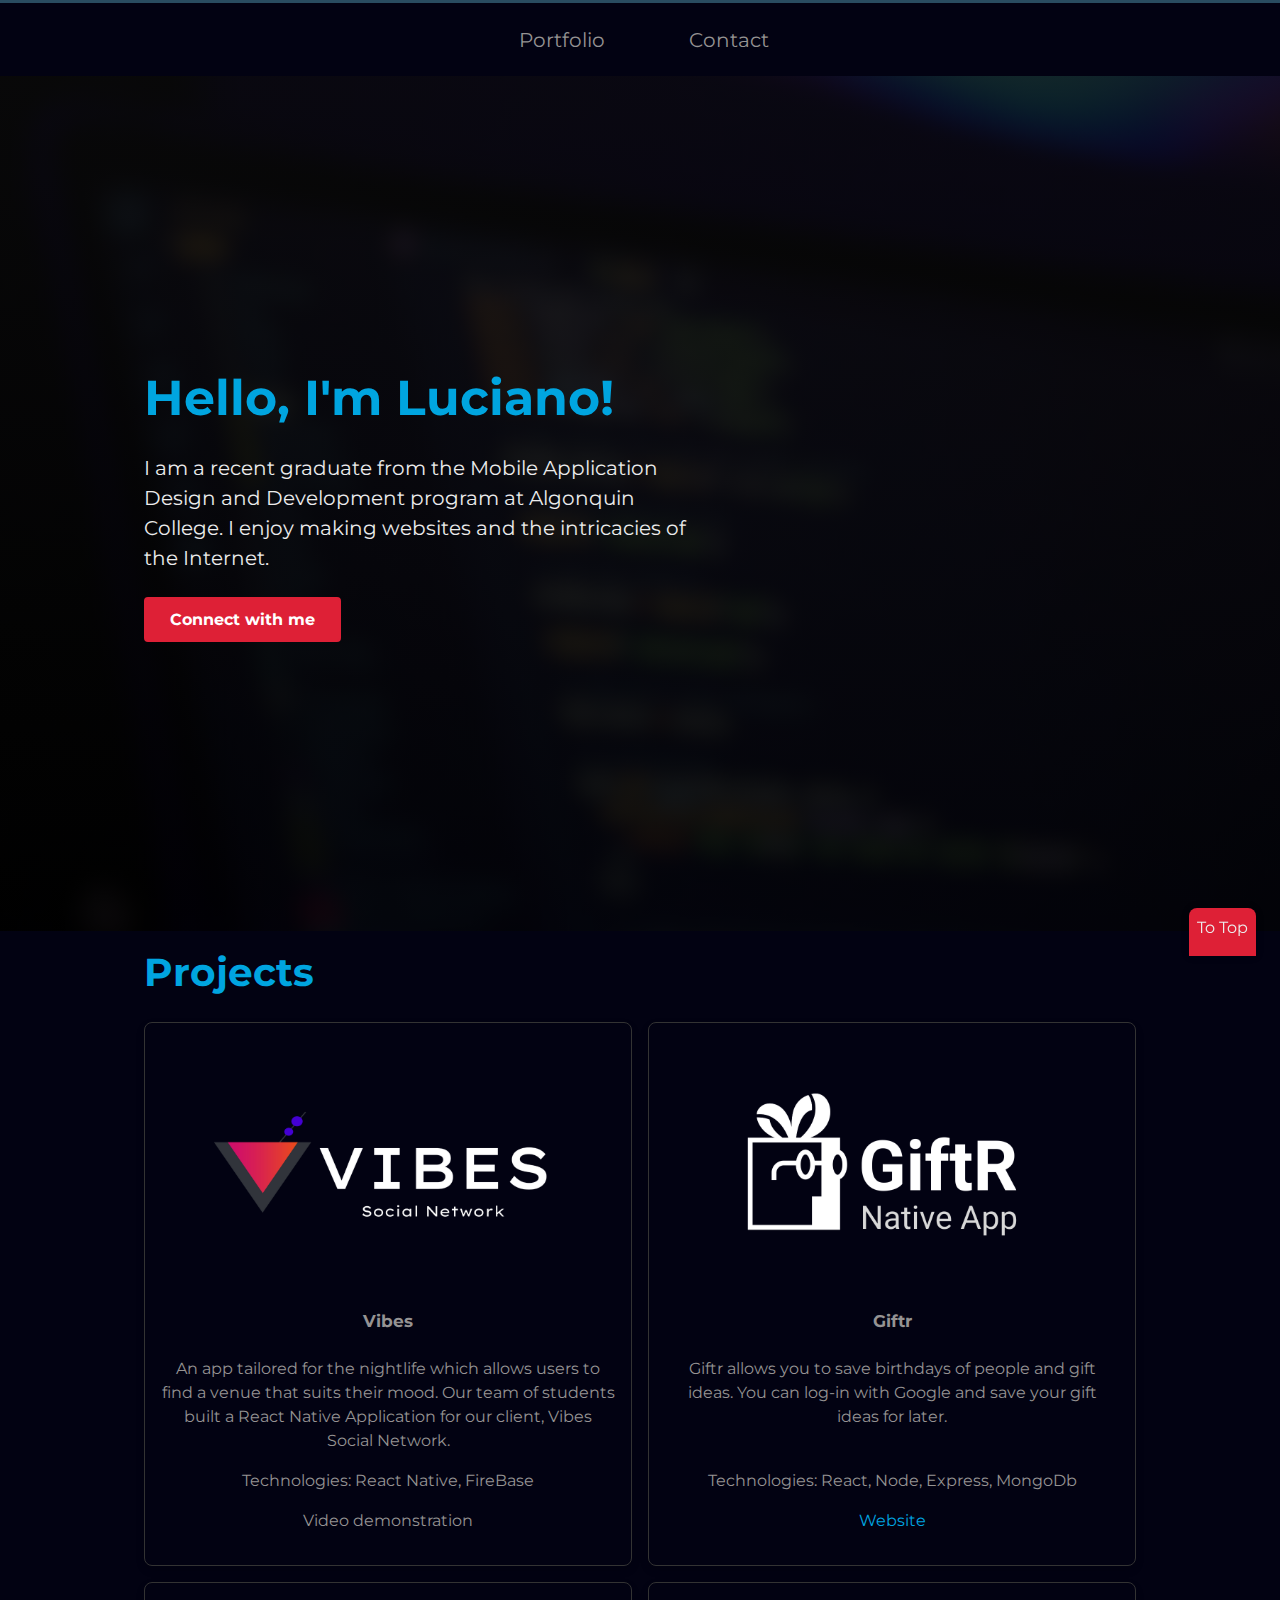
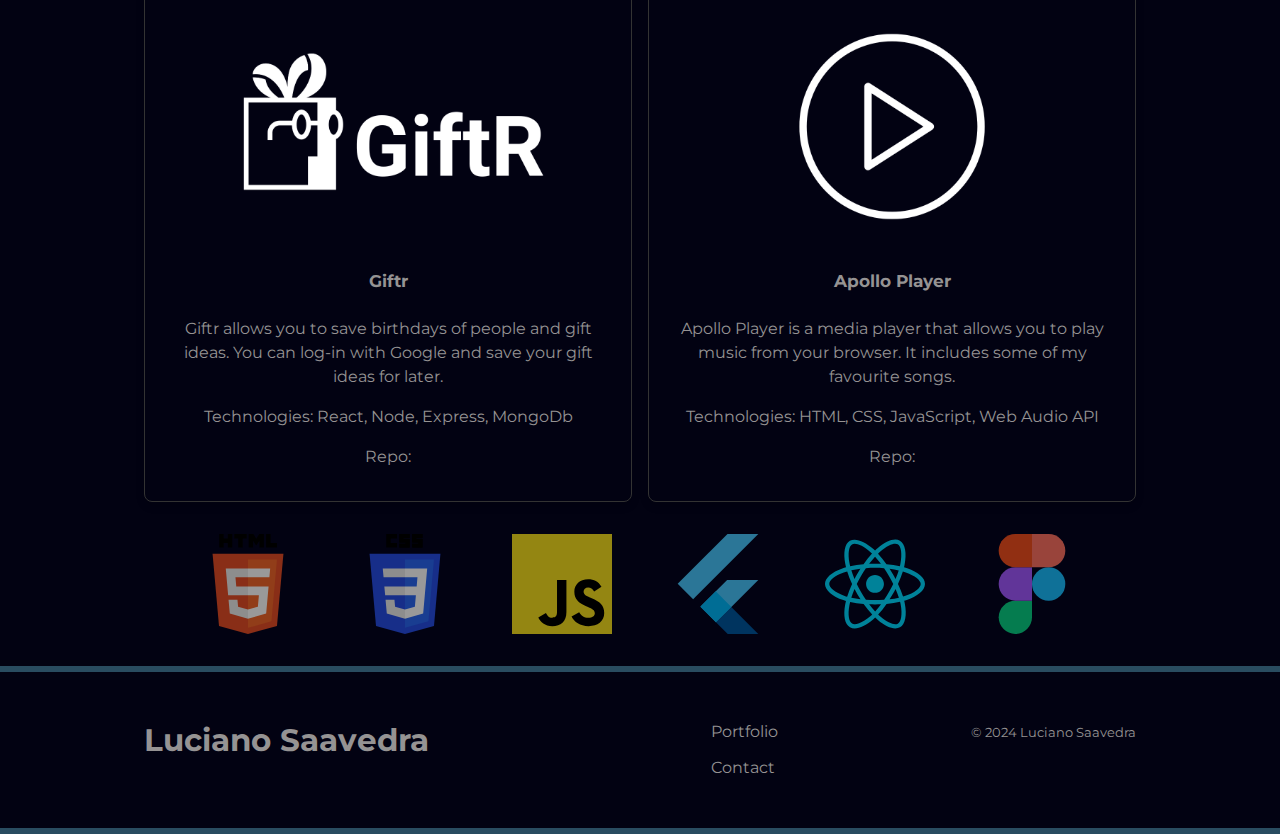
==== commit 87f60347: "Remove contact.html and portfolio.html" ====
--- a/index.html
+++ b/index.html
@@ -29,9 +29,12 @@
 
     <header class="header" id="nav" tabindex="0">
       <nav>
+        <h1 class="visually-hidden">
+          Luciano Saavedra - Web Developer / Front-end Developer
+        </h1>
         <ul class="nav__div">
           <li class="nav__li">
-            <a tabindex="0" class="nav__link" href="./portfolio.html">
+            <a tabindex="0" class="nav__link" href="#projects">
               <i class="fa-sharp fa-solid fa-palette" aria-hidden="true"></i>
               <p>Portfolio</p>
             </a>
@@ -55,7 +58,7 @@
       <section class="banner1">
         <div class="container">
           <div class="banner__content">
-            <h1 class="banner__title">Hello, I'm Luciano!</h1>
+            <h2 class="banner__title">Hello, I'm Luciano!</h2>
             <p class="banner__text">
               I am a recent graduate from the Mobile Application Design and
               Development program at Algonquin College. I enjoy making websites
@@ -65,7 +68,7 @@
               href="https://www.linkedin.com/in/luciano-saavedra/"
               class="btn btn--secondary"
               target="_blank"
-              >Contact me</a
+              >Connect with me</a
             >
           </div>
         </div>
@@ -75,7 +78,7 @@
 
       <!--! Portfolio -->
 
-      <section class="card-group__projects">
+      <section id="projects" class="card-group__projects">
         <div class="container">
           <h2 class="card-group__title">Projects</h2>
 
@@ -187,7 +190,7 @@
         <nav>
           <ul>
             <li>
-              <a href="./portfolio.html">Portfolio</a>
+              <a href="#projects">Portfolio</a>
             </li>
             <li>
               <a
@@ -201,9 +204,9 @@
 
         <div>
           <small>&copy; 2024 Luciano Saavedra</small>
-          <div class="footer__list__div">
+          <!-- <div class="footer__list__div">
             <a href="#">Privacy Policy</a>
-          </div>
+          </div> -->
         </div>
       </div>
     </footer>
--- a/css/main.css
+++ b/css/main.css
@@ -20,6 +20,7 @@
 html {
   line-height: 1.5;
   font-family: "Montserrat", system-ui, -apple-system, BlinkMacSystemFont, "Segoe UI", Roboto, Oxygen, Ubuntu, Cantarell, "Open Sans", "Helvetica Neue", sans-serif;
+  scroll-behavior: smooth;
 }
 
 html:focus-within {
@@ -265,6 +266,17 @@
   cursor: pointer;
   text-decoration: none;
 }
+.header .visually-hidden {
+  position: absolute;
+  width: 1px;
+  height: 1px;
+  padding: 0;
+  margin: -1px;
+  overflow: hidden;
+  clip: rect(0, 0, 0, 0);
+  white-space: nowrap;
+  border-width: 0;
+}
 .header .nav__div {
   background-color: var(--black);
   display: flex;
@@ -295,10 +307,11 @@
   color: var(--text-grey); /* Icon color */
 }
 .header .nav__link p {
+  font-size: 1.25rem;
   margin: 0;
   color: var(--text-grey); /* Icon color */
 }
-@media only screen and (min-width: 50em) {
+@media only screen and (min-width: 45em) {
   .header .nav__link {
     text-decoration: none;
     color: var(--charcoal);
@@ -395,7 +408,7 @@
 }
 
 .banner__text {
-  font-size: 1.15rem;
+  font-size: 1rem;
   color: var(--white);
 }
 
@@ -412,7 +425,7 @@
     min-height: 95vh;
   }
   .banner__title {
-    font-size: 2.444rem;
+    font-size: 3.052rem;
   }
   .banner__text {
     font-size: 1.25rem;
@@ -695,151 +708,4 @@
   animation: slideInUp 0.5s ease-in-out;
 }
 
-input,
-textarea,
-select {
-  display: block;
-  width: 100%;
-  padding: 0.25rem 0.35rem;
-  border: 0.0625rem solid var(--charcoal);
-  border-radius: 0.25rem;
-  font-size: inherit;
-  font-family: inherit;
-  color: #000;
-  background-color: #fff;
-}
-
-select {
-  padding: 0.375rem 0.35rem;
-}
-
-input:not([type=checkbox]):not([type=radio]):not([type=submit]):focus-visible,
-input:not([type=checkbox]):not([type=radio]):not([type=submit]):valid,
-textarea:valid,
-select:valid {
-  border-color: var(--charcoal);
-}
-
-label,
-.label {
-  display: block;
-  width: 100%;
-  font-size: 0.875rem;
-  text-transform: uppercase;
-  font-weight: bold;
-  margin-bottom: 0.25rem;
-}
-
-.checkbox-radio {
-  display: contents;
-}
-
-.checkbox-radio__item {
-  text-transform: none;
-  font-weight: normal;
-  display: inline-flex;
-  align-items: center;
-  gap: 0.5rem;
-  width: auto;
-}
-
-.checkbox-radio__item + .checkbox-radio__item {
-  margin-left: 1.5rem;
-}
-
-.checkbox-radio__item input,
-input[type=checkbox],
-input[type=radio] {
-  width: auto;
-  appearance: none;
-  width: 1.5rem;
-  height: 1.5rem;
-  border: 2px solid var(--charcoal);
-  margin: 0;
-}
-
-input[type=radio] {
-  border-radius: 50%;
-}
-
-input[type=radio]:checked,
-input[type=checkbox]:checked {
-  background-size: 100% auto;
-  background-position: center;
-}
-
-input[type=radio]:checked {
-  background-image: url("data:image/svg+xml,%3Csvg xmlns='http://www.w3.org/2000/svg' width='256' height='256' viewBox='0 0 256 256'%3E%3Ccircle cx='128' cy='128' r='70.4'/%3E%3C/svg%3E");
-}
-
-input[type=checkbox]:checked {
-  background-image: url("data:image/svg+xml,%3Csvg xmlns='http://www.w3.org/2000/svg' width='256' height='256' viewBox='0 0 256 256'%3E%3Cpath fill='none' stroke='%23000' stroke-miterlimit='10' stroke-width='50' d='M49.9 130.1l50.8 50.7L206.1 75.2'/%3E%3C/svg%3E");
-}
-
-.checkbox-radio__item span {
-  font-size: 1rem;
-}
-
-@media only screen and (min-width: 45em) {
-  .form-grid {
-    --cols: 2;
-  }
-}
-.contact {
-  min-height: 100vh;
-  display: flex;
-  align-items: center;
-  padding: 1.5rem 0;
-  background-color: var(--white);
-  background-position: center;
-  background-size: cover;
-}
-
-.contact__form {
-  padding: 3rem 1.5rem;
-  --cols: 1;
-  display: grid;
-  grid-template-columns: repeat(var(--cols), 1fr);
-  gap: 1.5rem;
-  background-color: #fafafa;
-  border-radius: 1.5rem;
-  box-shadow: 0 0.25rem 1rem rgba(0, 0, 0, 0.1333333333);
-  overflow: hidden;
-}
-
-.contact__title {
-  margin-bottom: 0.5rem;
-  color: var(--charcoal);
-}
-
-.form-unit.full {
-  grid-column: 1/-1;
-}
-
-.message-box {
-  padding-bottom: 4rem;
-}
-
-@media only screen and (min-width: 45em) {
-  .contact__wrap {
-    --cols: 3;
-  }
-  .contact__form {
-    grid-column: span 2;
-    padding: 3rem;
-    --cols: 2;
-  }
-  .contact__image {
-    aspect-ratio: auto;
-  }
-}
-@media only screen and (min-width: 60em) {
-  .contact__wrap {
-    --cols: 2;
-  }
-  .contact__form {
-    grid-column: span 1;
-  }
-}
-
 /*# sourceMappingURL=main.css.map */
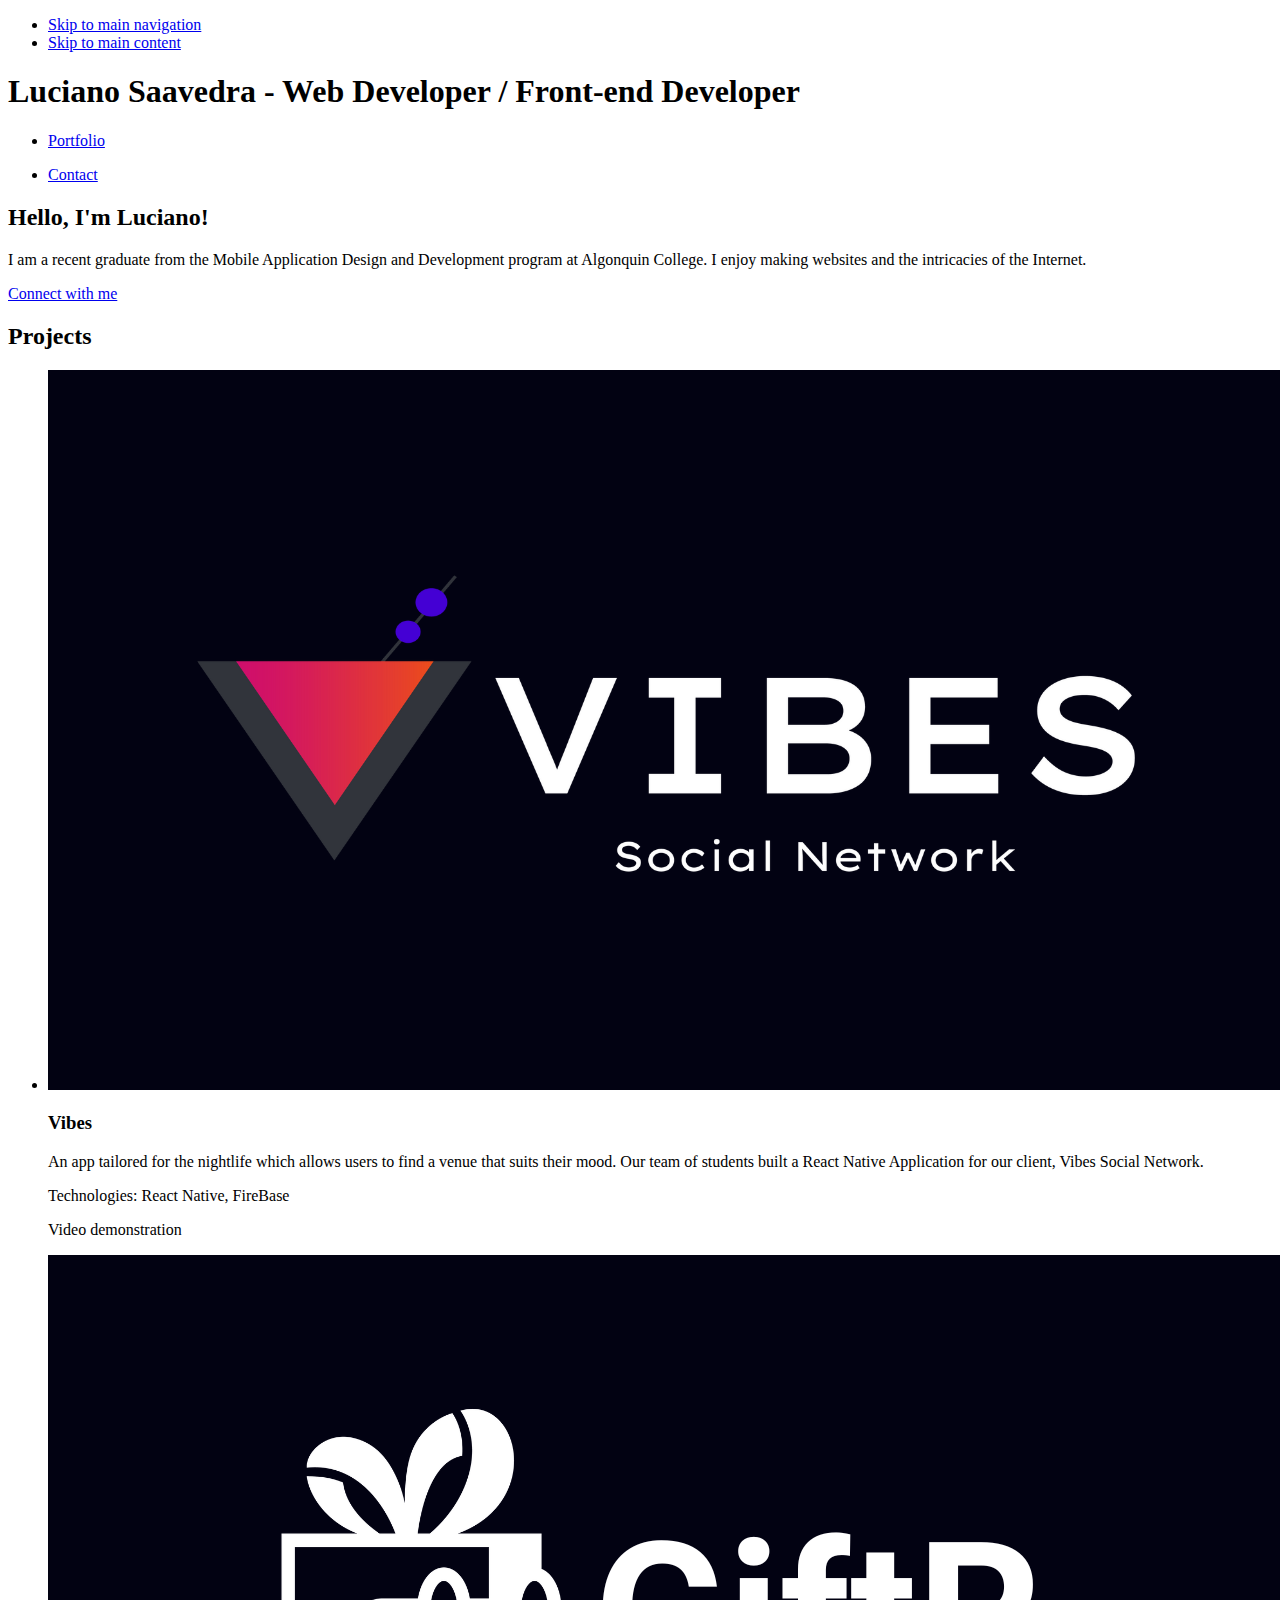
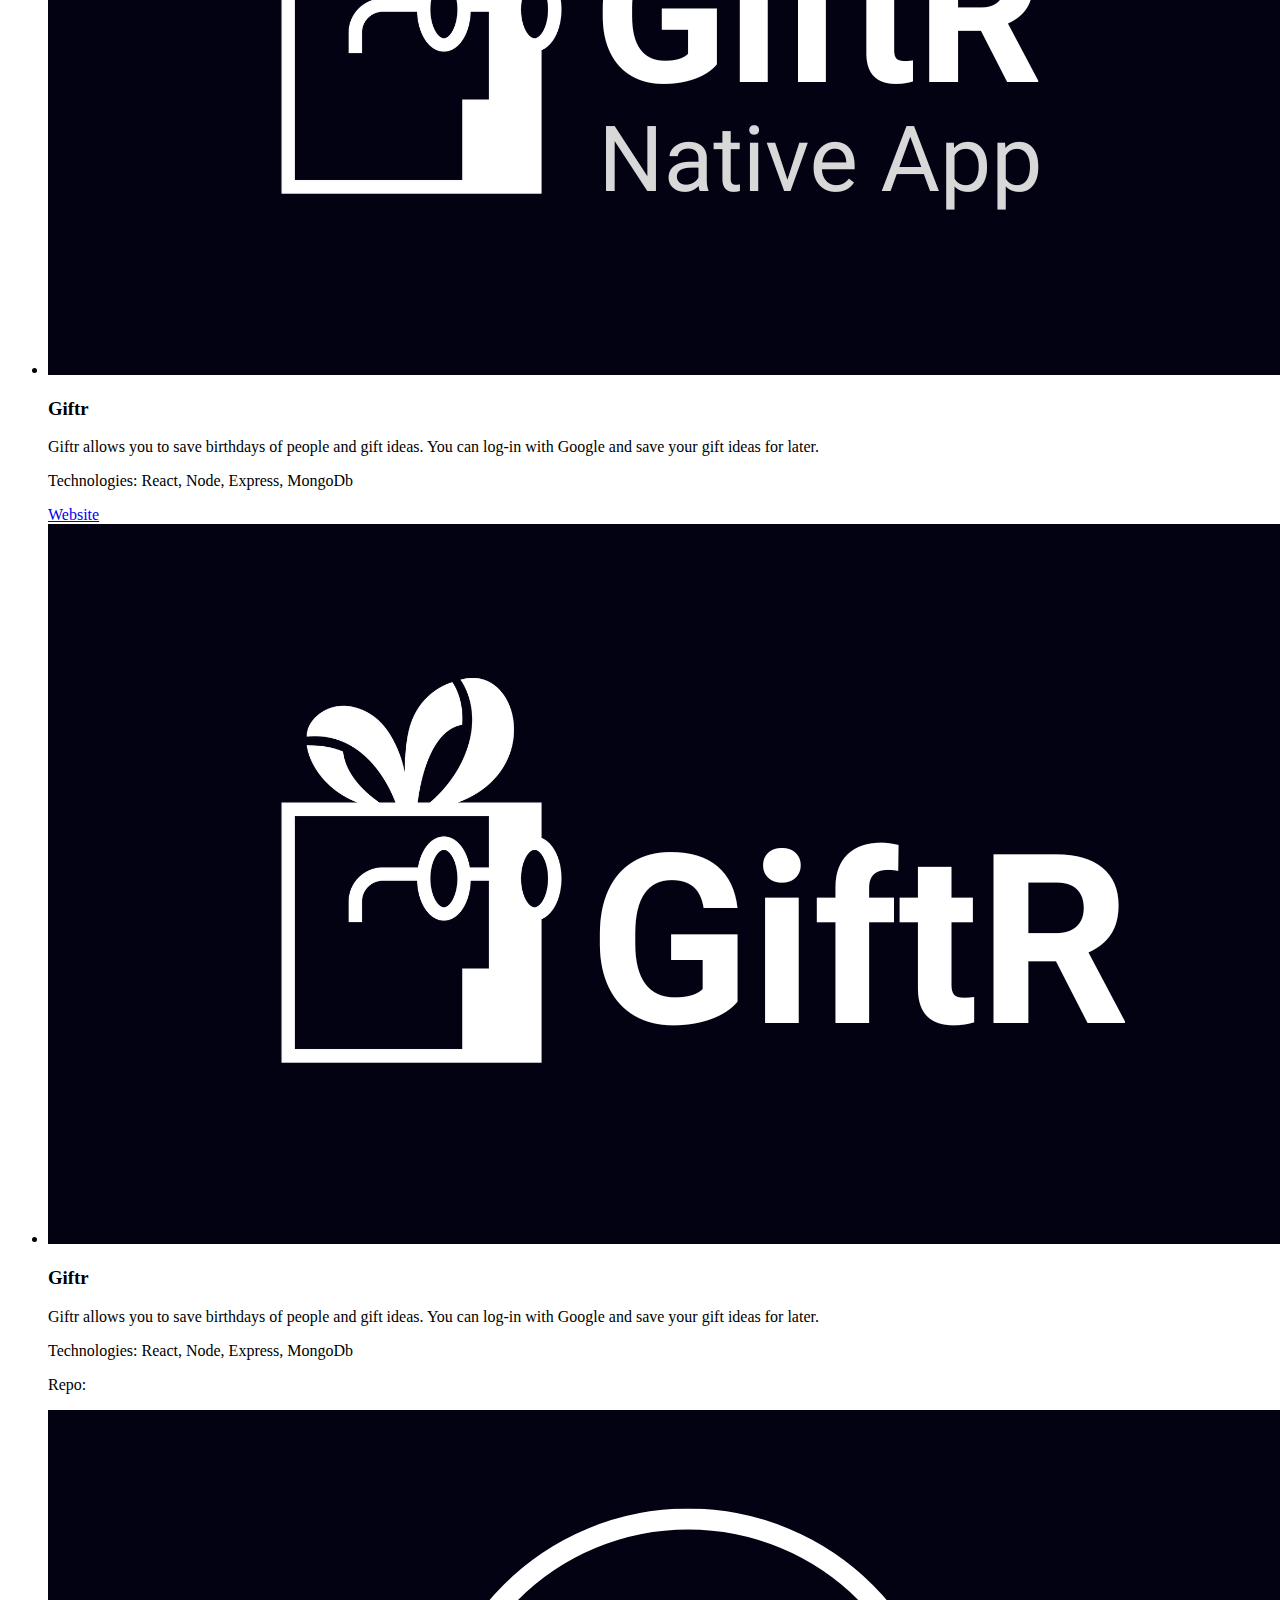
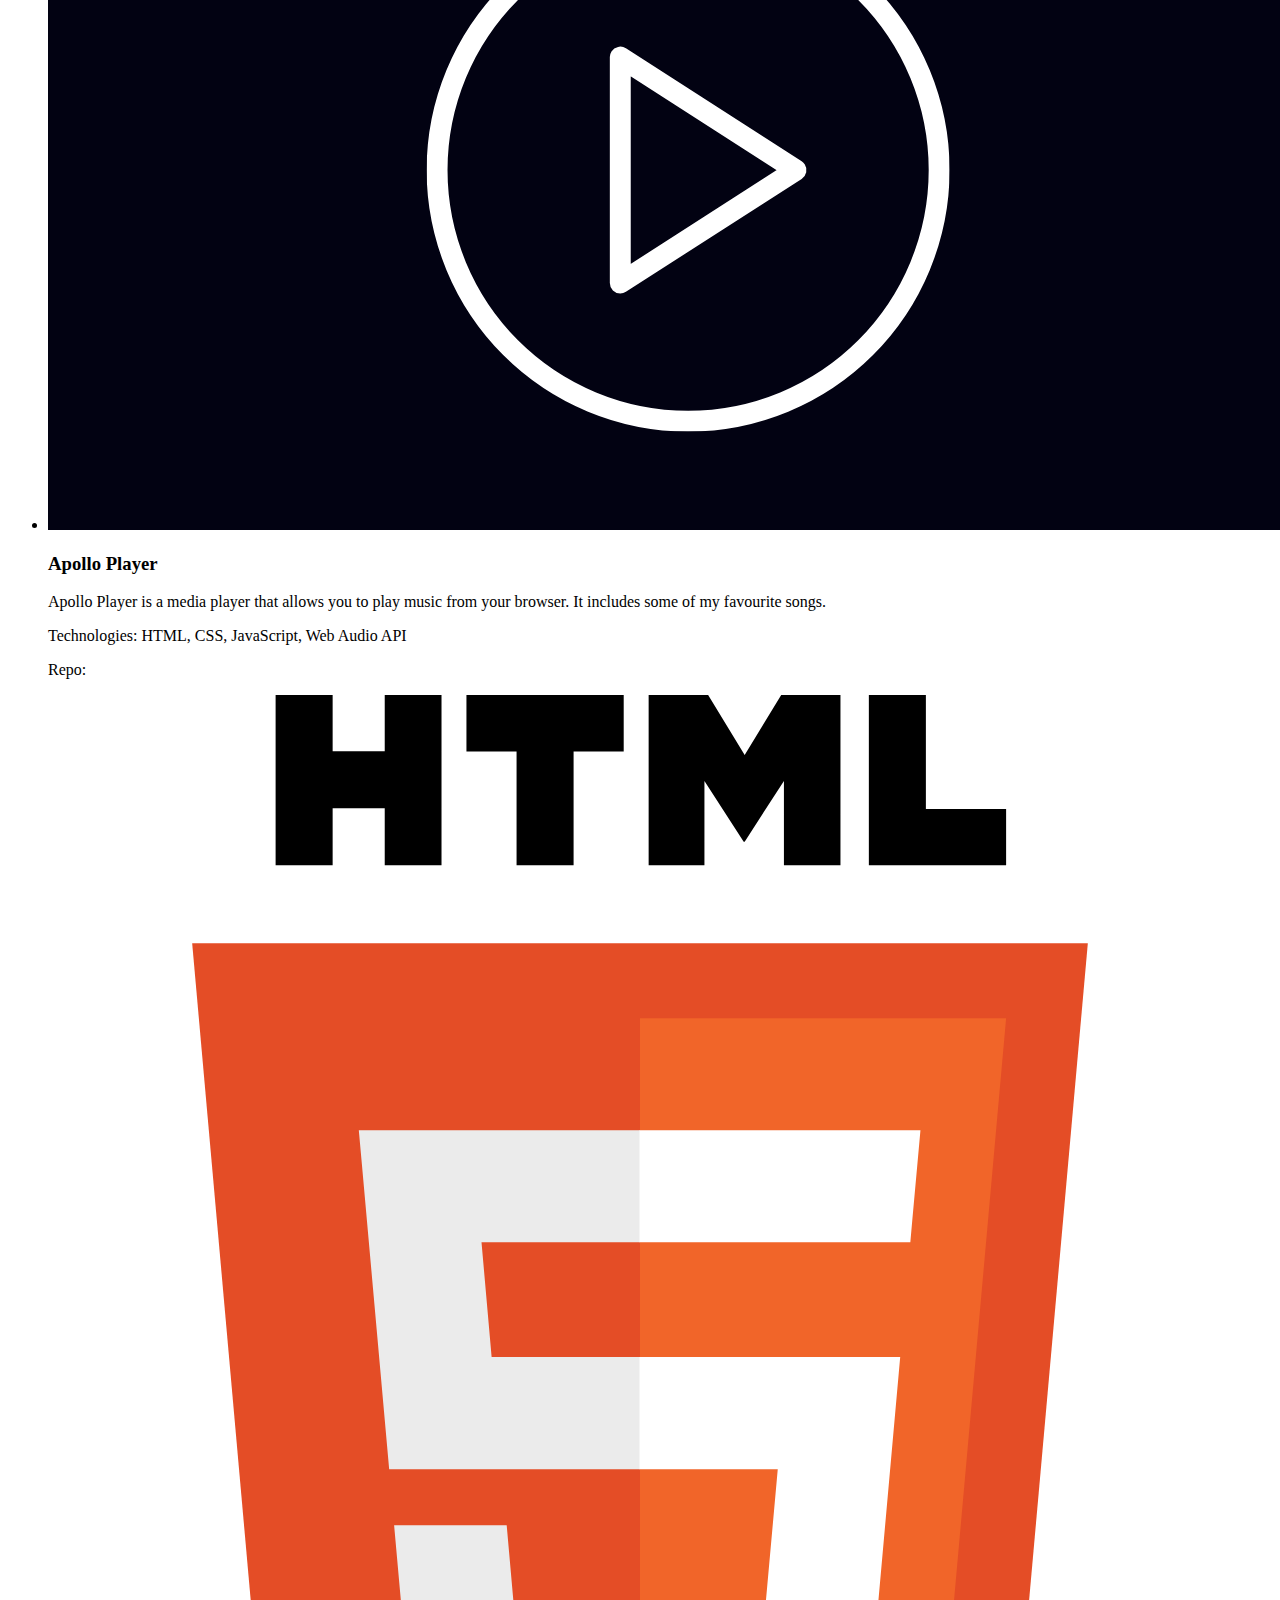
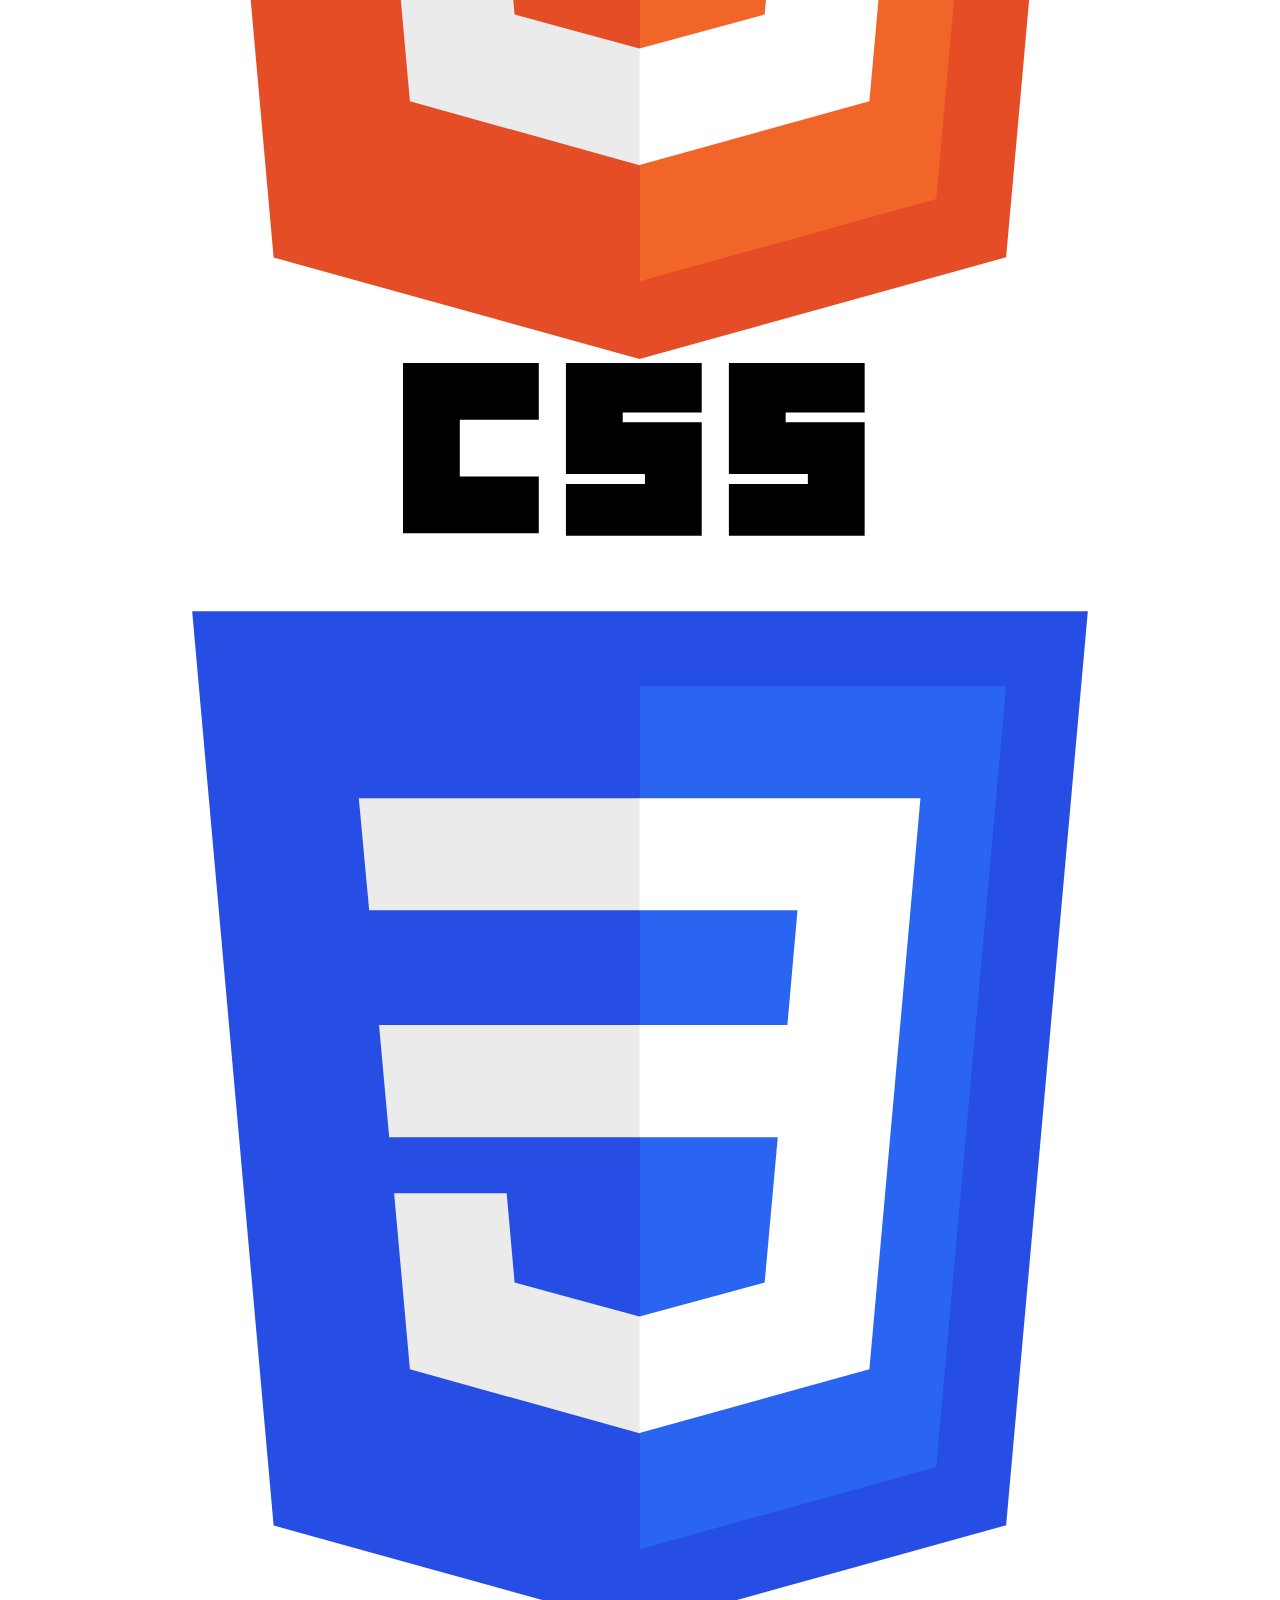
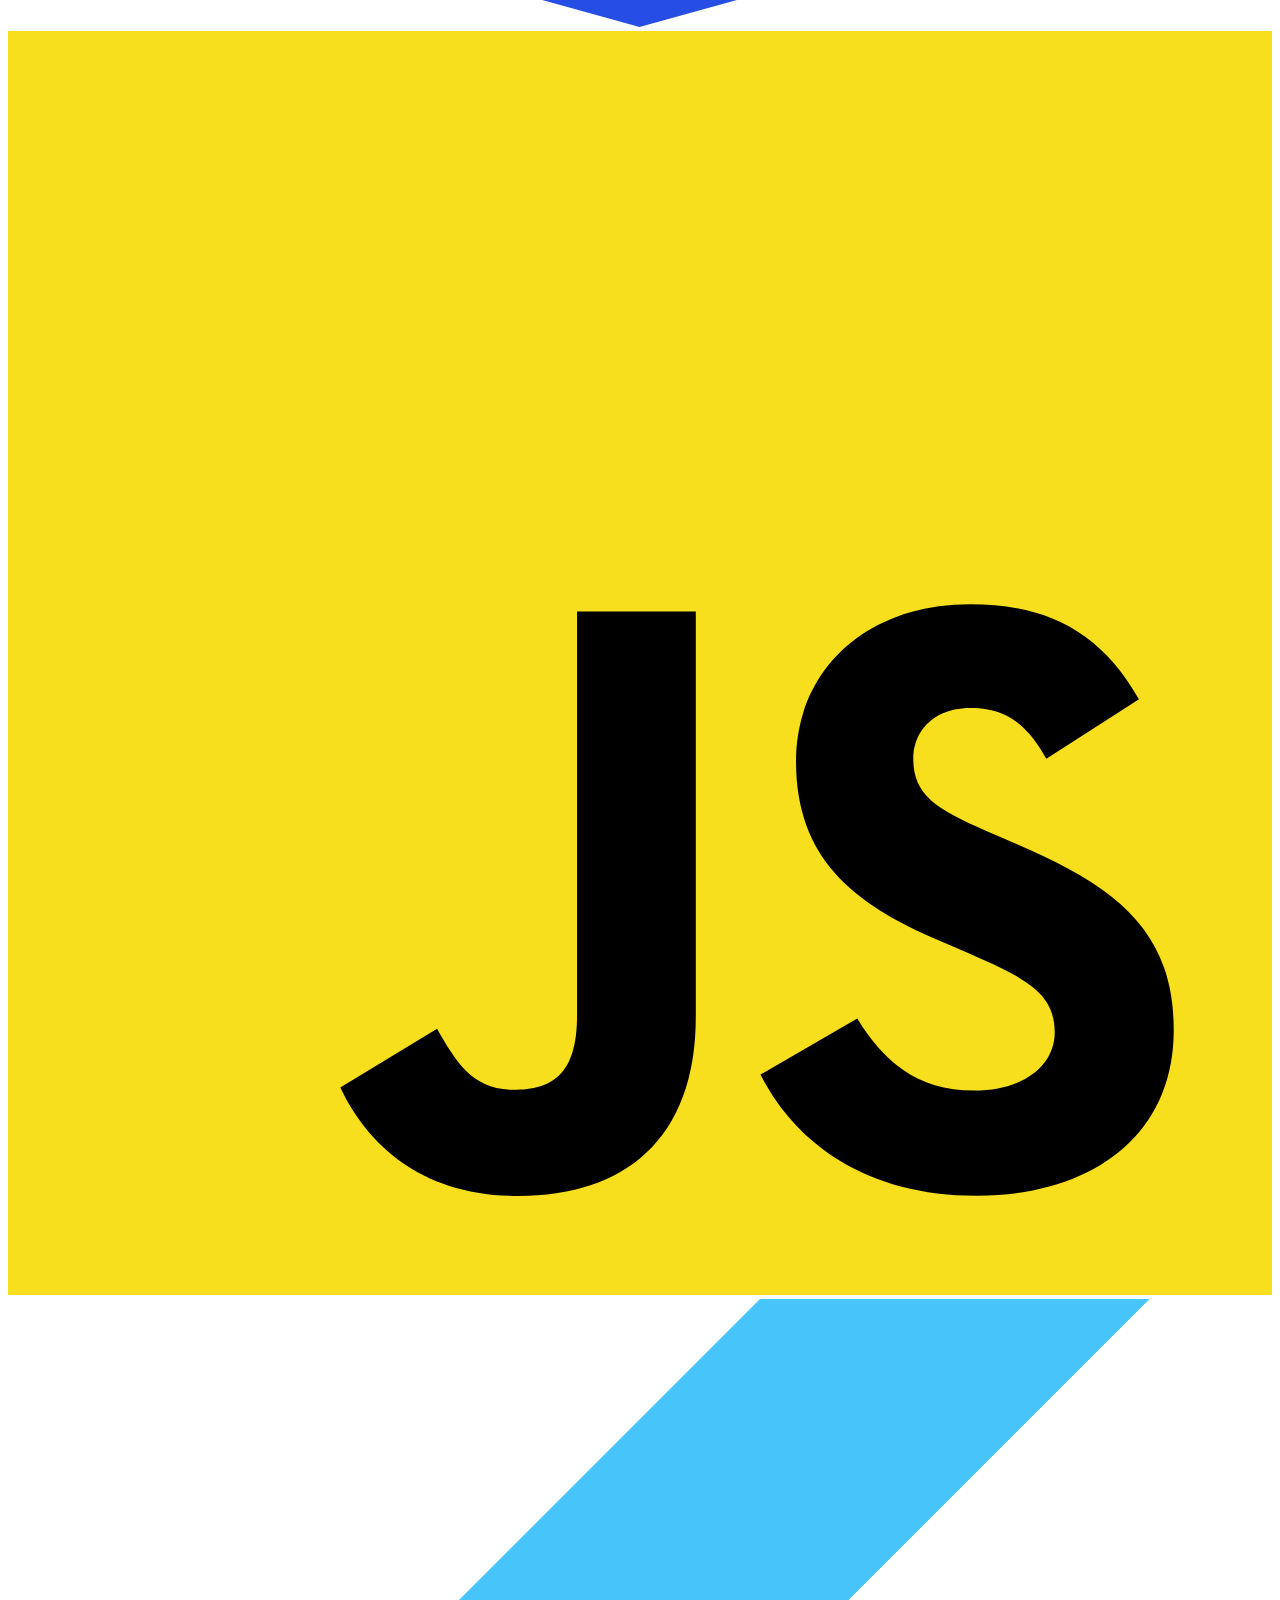
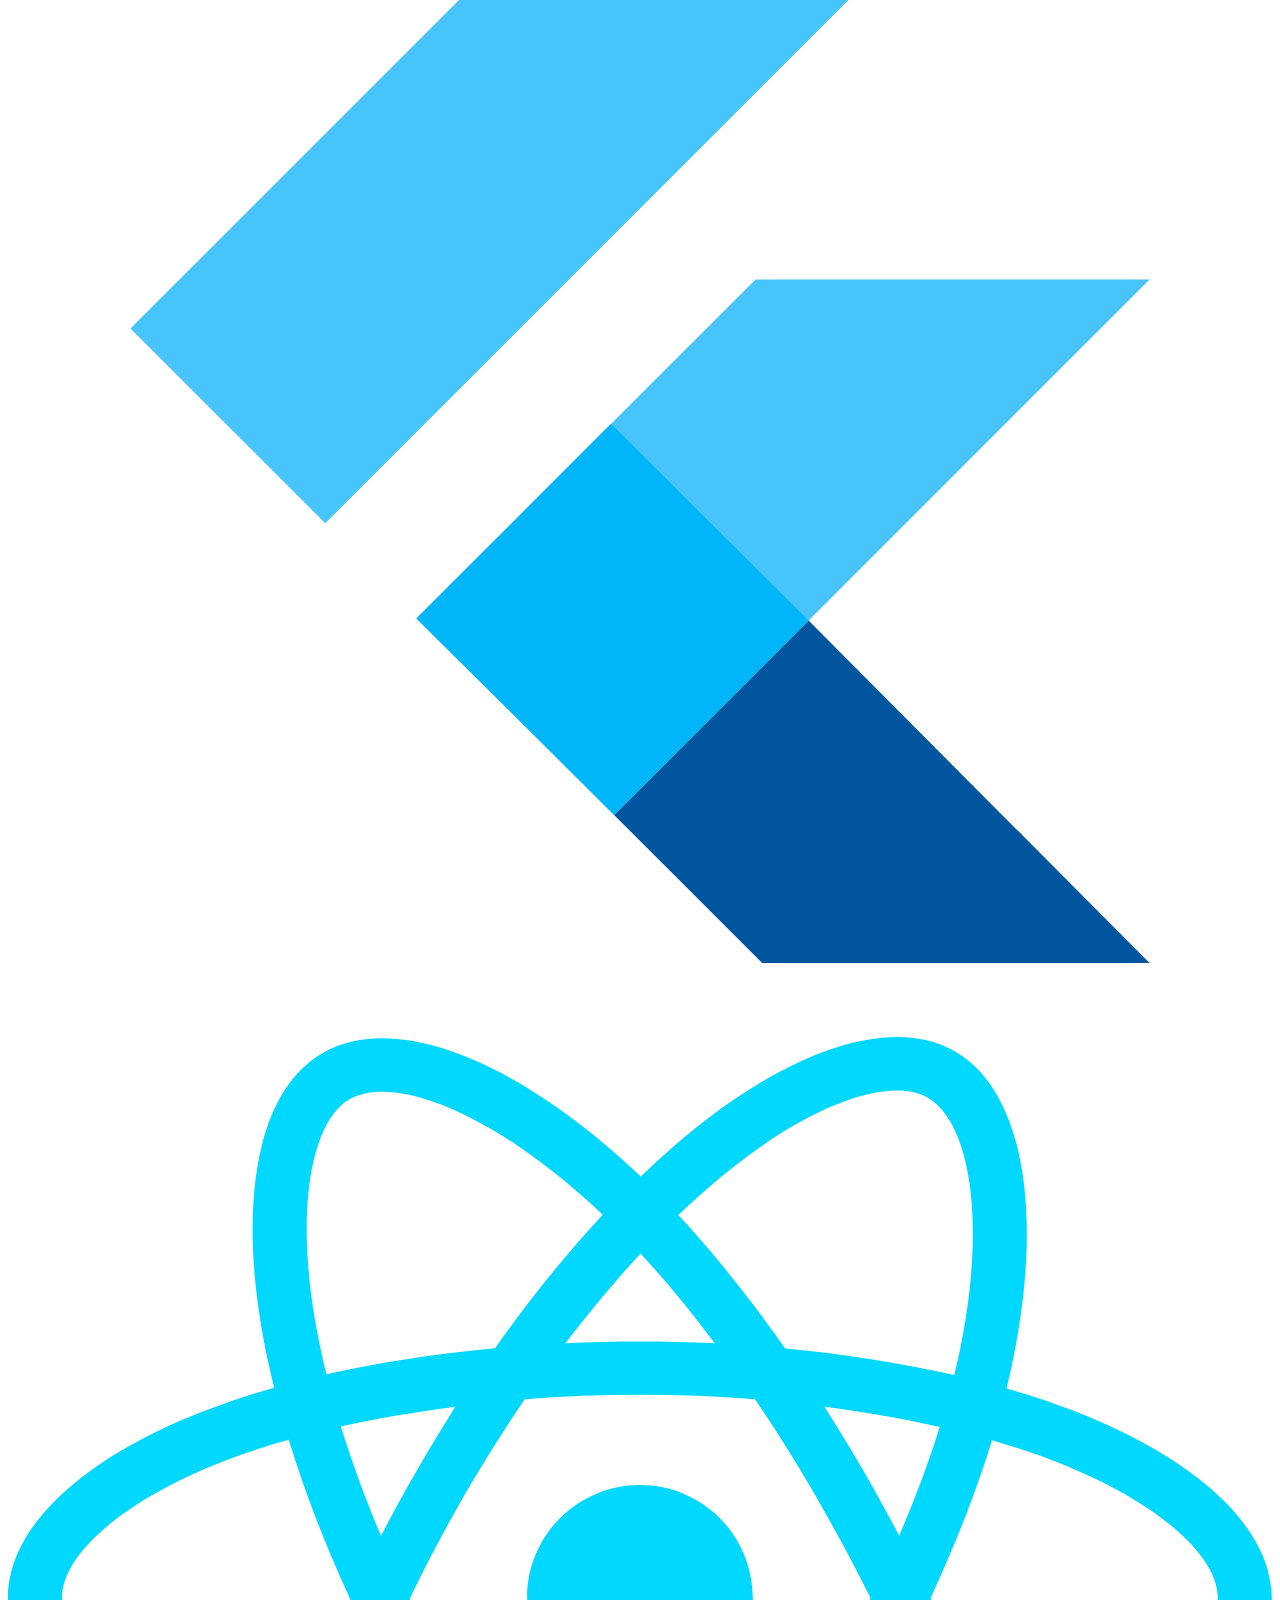
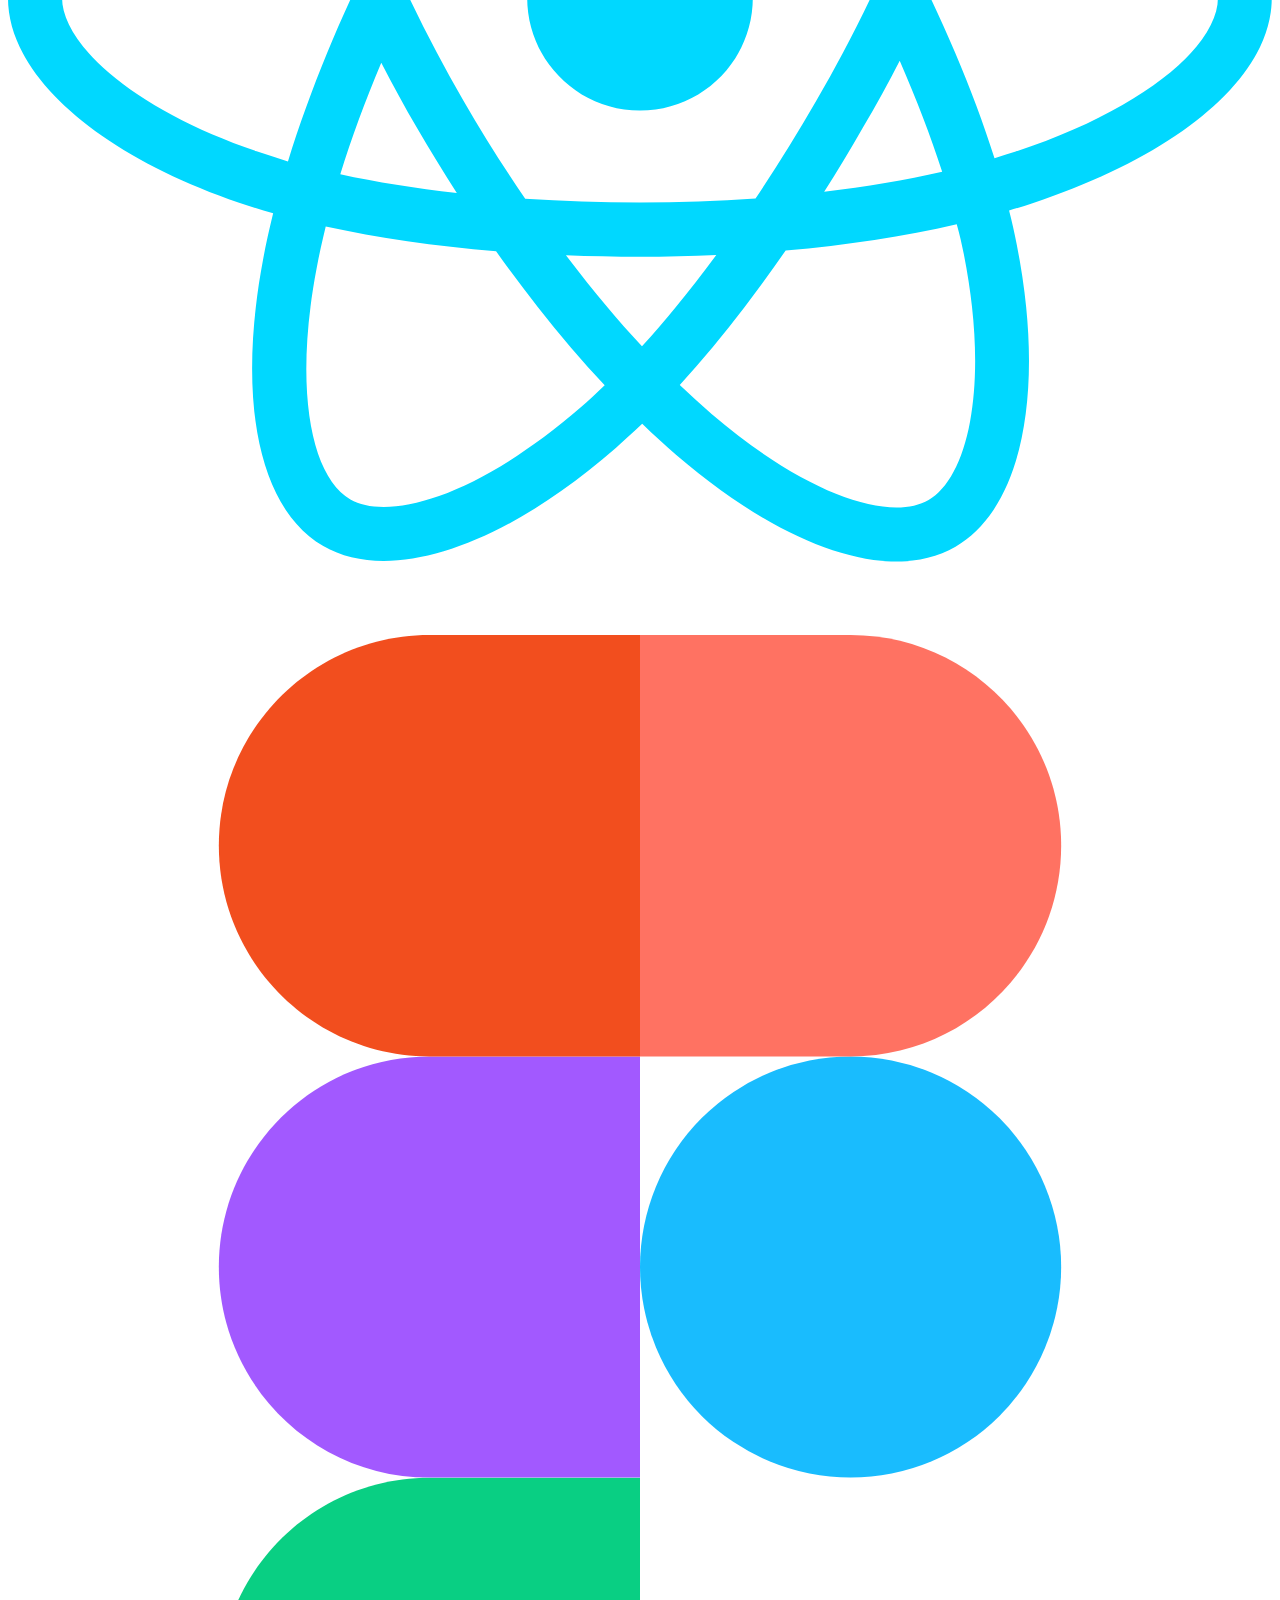
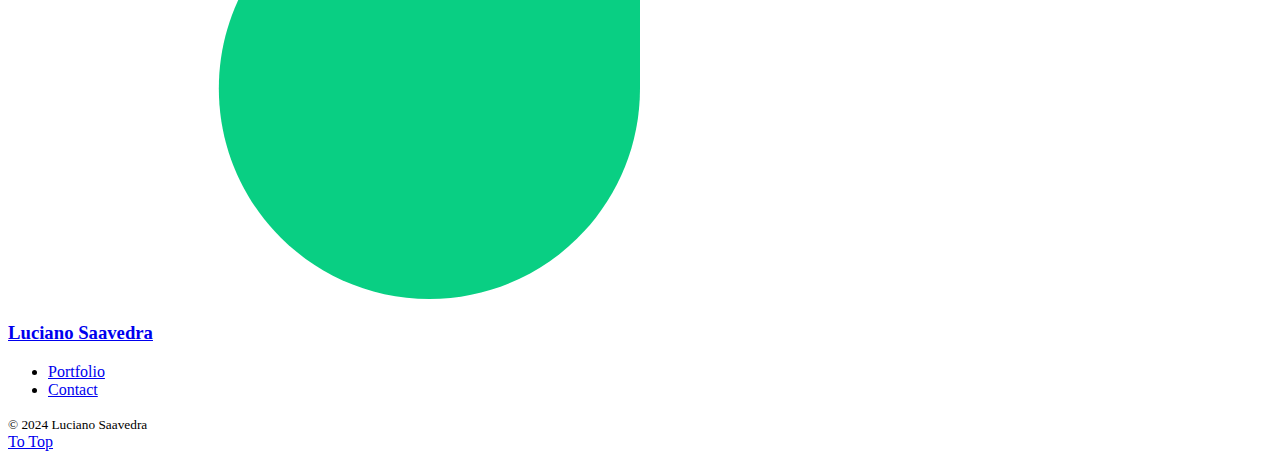
==== commit d2b6b9d8: "Change again" ====
--- a/index.html
+++ b/index.html
@@ -5,6 +5,7 @@
     <meta http-equiv="X-UA-Compatible" content="IE=edge" />
     <meta name="viewport" content="width=device-width, initial-scale=1.0" />
     <title>Luciano Saavedra - Developer</title>
+    <link rel="icon" href="./images/icons8-code-48.png" type=”image/x-icon”/>
     <link
       rel="stylesheet"
       href="https://cdnjs.cloudflare.com/ajax/libs/font-awesome/6.2.1/css/all.min.css"
@@ -12,7 +13,7 @@
       crossorigin="anonymous"
       referrerpolicy="no-referrer"
     />
-    <link rel="stylesheet" href="./css/main.css" />
+    <link rel="stylesheet" href="../02-portfolio-website/css/main.css" />
     <link rel="preconnect" href="https://fonts.googleapis.com" />
     <link rel="preconnect" href="https://fonts.gstatic.com" crossorigin />
     <link
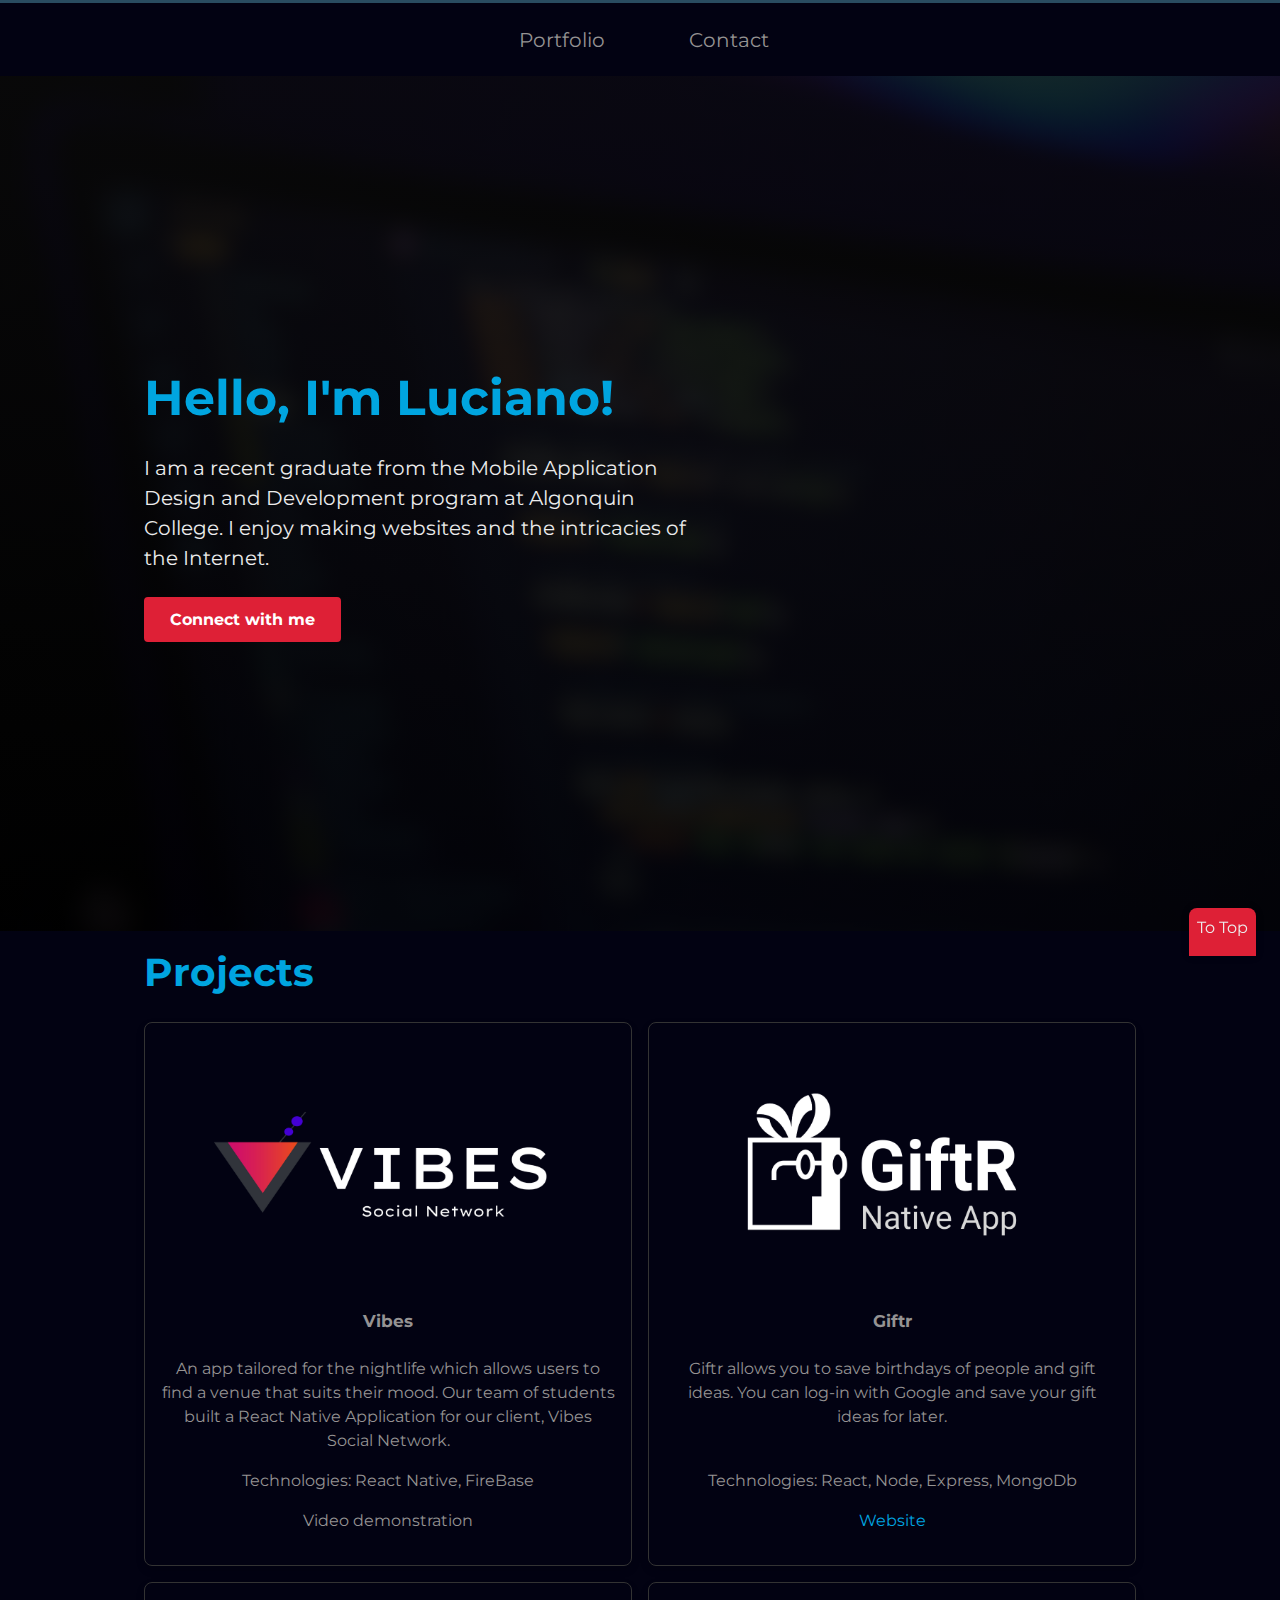
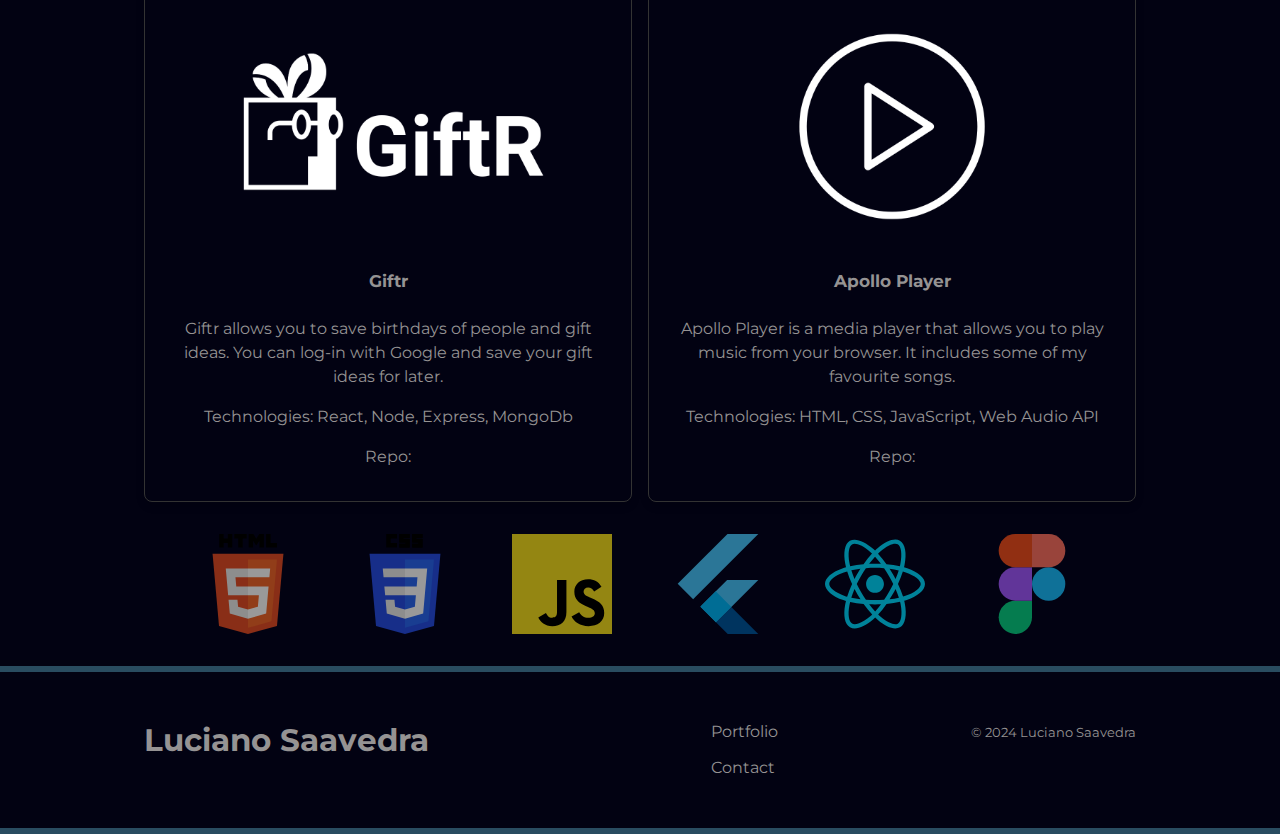
==== commit 10e169bb: "Change path again" ====
--- a/index.html
+++ b/index.html
@@ -13,7 +13,7 @@
       crossorigin="anonymous"
       referrerpolicy="no-referrer"
     />
-    <link rel="stylesheet" href="../02-portfolio-website/css/main.css" />
+    <link rel="stylesheet" href="./css/main.css" />
     <link rel="preconnect" href="https://fonts.googleapis.com" />
     <link rel="preconnect" href="https://fonts.gstatic.com" crossorigin />
     <link
--- a/css/main.css
+++ b/css/main.css
@@ -0,0 +1,711 @@
+:root {
+  --ocean-green: #5fbb97ff;
+  --charcoal: #294c60ff;
+  --white: rgb(236, 236, 236);
+  --black: #020212;
+  --imperial-red: rgb(222, 32, 54);
+  --carolina-blue: #00a5e0ff;
+  --grey: #333;
+  --text-grey: #959393;
+}
+
+/* Box sizing rules */
+*,
+*::before,
+*::after {
+  box-sizing: border-box;
+}
+
+/* Set core root defaults */
+html {
+  line-height: 1.5;
+  font-family: "Montserrat", system-ui, -apple-system, BlinkMacSystemFont, "Segoe UI", Roboto, Oxygen, Ubuntu, Cantarell, "Open Sans", "Helvetica Neue", sans-serif;
+  scroll-behavior: smooth;
+}
+
+html:focus-within {
+  scroll-behavior: smooth;
+}
+
+/* Set core body defaults */
+body {
+  min-height: 100vh;
+  text-rendering: optimizeSpeed;
+  margin: 0;
+}
+
+/* Update default margin */
+h1,
+h2,
+h3,
+h4,
+h5,
+h6,
+p,
+figure,
+blockquote,
+ul,
+ol,
+dl,
+dd {
+  margin: 0 0 1.5rem;
+}
+
+/* Remove list styles on ul, ol elements with a list role, which suggests default styling will be removed */
+ul[role=list],
+ol[role=list] {
+  list-style: none;
+}
+
+/* A elements that don't have a class get default styles */
+a {
+  text-decoration: none;
+  color: var(--color-secondary-dark);
+  transition: color 0.2s, background-color 0.2s;
+}
+
+a:hover,
+a:focus-visible {
+  color: var(--color-secondary);
+}
+
+/* Make images easier to work with */
+img,
+picture {
+  max-width: 100%;
+  display: block;
+}
+
+svg {
+  fill: currentColor;
+}
+
+svg:not(:root) {
+  overflow: hidden;
+}
+
+/* Inherit fonts for inputs and buttons */
+input,
+button,
+textarea,
+select {
+  font: inherit;
+}
+
+/* Remove all animations, transitions and smooth scroll for people that prefer not to see them */
+@media (prefers-reduced-motion: reduce) {
+  html:focus-within {
+    scroll-behavior: auto;
+  }
+  *,
+  *::before,
+  *::after {
+    animation-duration: 0.01ms !important;
+    animation-iteration-count: 1 !important;
+    transition-duration: 0.01ms !important;
+    scroll-behavior: auto !important;
+  }
+}
+.container {
+  width: min(65em, 100%);
+  margin: 0 auto;
+  padding-left: 1.5rem;
+  padding-right: 1.5rem;
+}
+
+h1 {
+  font-size: 2.019rem;
+  line-height: 1.3;
+  margin: 0;
+}
+
+h2 {
+  font-size: 1.756rem;
+  line-height: 1.3;
+}
+
+h3 {
+  color: var(--color-secondary);
+  font-size: 1.525rem;
+  margin-bottom: 0.5rem;
+  line-height: 1.3;
+}
+
+h4 {
+  font-size: 1.325rem;
+  color: var(--color-accent);
+  margin: 0;
+  line-height: 1.3;
+}
+
+h5 {
+  font-size: 1.15rem;
+  font-weight: normal;
+  line-height: 1.3;
+}
+
+h6 {
+  font-size: 1rem;
+  text-transform: uppercase;
+  margin-bottom: 0.5rem;
+}
+
+@media only screen and (min-width: 45em) {
+  h1 {
+    font-size: 2.481rem;
+  }
+  h2 {
+    font-size: 2.069rem;
+  }
+  h3 {
+    font-size: 1.725rem;
+  }
+  h4 {
+    font-size: 1.438rem;
+  }
+  h5 {
+    font-size: 1.2rem;
+  }
+}
+@media only screen and (min-width: 60em) {
+  h1 {
+    font-size: 3.056rem;
+  }
+  h2 {
+    font-size: 2.444rem;
+  }
+  h3 {
+    font-size: 1.956rem;
+  }
+  h4 {
+    font-size: 1.563rem;
+  }
+  h5 {
+    font-size: 1.25rem;
+  }
+}
+*:focus-visible {
+  outline: 0.125rem solid var(--imperial-red);
+  outline-offset: 0.125rem;
+}
+
+.skip-links {
+  padding: 0;
+  margin: 0;
+  list-style: none;
+}
+
+.skip-links a {
+  position: absolute;
+  top: -10rem;
+  left: 0.5rem;
+  z-index: 100000;
+  display: inline-block;
+  padding: 0.55em 1.5em 0.5em;
+  background-color: var(--imperial-red);
+  border: 0.3rem solid var(--imperial-red);
+  color: var(--white);
+  border-radius: 0.25em;
+  /* link necessary styles */
+  text-decoration: none;
+}
+
+.skip-links a:focus {
+  top: 1rem;
+  outline: 0;
+}
+
+/* ---------- To Top ---------- */
+.to-top {
+  position: fixed;
+  bottom: -0.5rem;
+  right: 1.5rem;
+  background-color: var(--imperial-red);
+  color: var(--white);
+  padding: 0.5rem 0.5rem 1rem;
+  border-radius: 0.5rem 0.5rem 0 0;
+  text-decoration: none;
+  box-shadow: 0 0 0.5rem rgba(0, 0, 0, 0.1333333333);
+  transform: translateY(100%);
+}
+
+.to-top.visible {
+  transform: translateY(0);
+  transition: transform 0.2s, bottom 0.2s;
+}
+
+.to-top:hover,
+.to-top:focus-visible {
+  bottom: 0;
+  color: var(--white);
+  transform: translateY(0);
+}
+
+.screen-reader-text {
+  position: absolute;
+  clip-path: polygon(0 0, 0.1% 0, 0.1% 0.1%, 0 0.1%);
+}
+
+.header {
+  /* button styles */
+}
+.header ul {
+  list-style: none;
+  margin: 0;
+  padding: 0;
+  gap: 1rem;
+}
+.header .logo__div {
+  display: flex;
+  align-items: center;
+  justify-content: flex-start;
+}
+.header .logo__name {
+  font-weight: bold;
+  color: var(--charcoal);
+  cursor: pointer;
+  text-decoration: none;
+}
+.header .visually-hidden {
+  position: absolute;
+  width: 1px;
+  height: 1px;
+  padding: 0;
+  margin: -1px;
+  overflow: hidden;
+  clip: rect(0, 0, 0, 0);
+  white-space: nowrap;
+  border-width: 0;
+}
+.header .nav__div {
+  background-color: var(--black);
+  display: flex;
+  justify-content: center;
+  flex-direction: column;
+  align-items: center;
+  padding-top: 1rem;
+  padding-bottom: 1rem;
+  border-top: solid 0.2rem var(--charcoal);
+}
+.header .nav__div .nav__list .nav__li a {
+  list-style: none;
+  display: flex;
+  justify-content: center;
+  align-items: center;
+  gap: 0.5rem;
+}
+.header .nav__link {
+  display: flex;
+  align-items: center;
+  flex-direction: row;
+  text-decoration: none;
+  border-radius: 5px;
+}
+.header .nav__link i {
+  display: inline-block;
+  margin-right: 0.5rem;
+  color: var(--text-grey); /* Icon color */
+}
+.header .nav__link p {
+  font-size: 1.25rem;
+  margin: 0;
+  color: var(--text-grey); /* Icon color */
+}
+@media only screen and (min-width: 45em) {
+  .header .nav__link {
+    text-decoration: none;
+    color: var(--charcoal);
+    padding: 0.35rem;
+  }
+}
+.header .btn {
+  display: inline-block;
+  padding: 0.55em 1.5em 0.5em;
+  background-color: var(--charcoal);
+  border: 0.125rem solid var(--charcoal);
+  color: var(--white);
+  border-radius: 0.25em;
+  /* link necessary styles */
+  text-decoration: none;
+  /* button necessary styles */
+  cursor: pointer;
+  font-family: inherit;
+  font-size: inherit;
+}
+.header .btn:hover, .header .btn:focus-visible {
+  background-color: #59758d;
+  border-color: #59758d;
+}
+
+/* ! MEDIA QUERY NAV */
+@media only screen and (min-width: 50em) {
+  .header .masthead {
+    display: grid;
+    grid-template-columns: 8fr 4fr;
+  }
+  .header .nav__div {
+    display: flex;
+    flex-direction: row;
+    align-items: center;
+    gap: 4rem;
+  }
+  .header .nav__list {
+    display: flex;
+    flex-direction: row;
+    gap: 3rem;
+    padding: 0;
+  }
+}
+.banner1 {
+  position: relative;
+  overflow: hidden;
+}
+
+.banner1::before {
+  content: "";
+  position: absolute;
+  top: 0;
+  left: 0;
+  width: 100%;
+  height: 100%;
+  background-image: linear-gradient(to bottom, rgba(9, 9, 9, 0.867), rgba(0, 0, 0, 0.8666666667)), url("../images/code-blurred-canva.png");
+  background-position: center;
+  background-size: cover;
+}
+
+.banner1 .container {
+  position: relative;
+  display: flex;
+  justify-content: flex-start;
+  align-items: center;
+  min-height: 60vh;
+  padding: 3rem 1.5rem;
+  z-index: 1;
+}
+
+.banner2 {
+  background-image: linear-gradient(to bottom, rgba(6, 16, 44, 0.6), rgba(34, 21, 84, 0.6)), url("../images/portfolio.jpg");
+  background-position: center;
+  background-size: cover;
+}
+
+.banner2 .container {
+  display: flex;
+  justify-content: flex-start;
+  align-items: center;
+  min-height: 60vh;
+  padding: 3rem 1.5rem;
+}
+
+.banner__content {
+  width: min(35em, 100%);
+}
+
+.banner__title {
+  font-size: 2.019rem;
+  line-height: 1.3;
+  color: var(--carolina-blue);
+}
+
+.banner__text {
+  font-size: 1rem;
+  color: var(--white);
+}
+
+@media only screen and (min-width: 45em) {
+  .banner__title {
+    font-size: 2.069rem;
+  }
+  .banner__text {
+    font-size: 1.2rem;
+  }
+}
+@media only screen and (min-width: 60em) {
+  .banner1 .container {
+    min-height: 95vh;
+  }
+  .banner__title {
+    font-size: 3.052rem;
+  }
+  .banner__text {
+    font-size: 1.25rem;
+  }
+}
+footer {
+  background-color: var(--black);
+  color: var(--text-grey);
+  border-bottom: 0.4rem solid var(--charcoal);
+  border-top: 0.4rem solid var(--charcoal);
+}
+
+.footer .container {
+  padding-top: 3rem;
+  padding-bottom: 3rem;
+  display: flex;
+  flex-direction: column;
+  gap: 1.5rem;
+}
+
+.footer a {
+  color: var(--text-grey);
+  text-decoration: none;
+}
+
+.footer a:hover,
+.footer a:focus-visible {
+  font-weight: bold;
+}
+
+.footer .logo {
+  display: flex;
+  gap: 0.75rem;
+  align-items: center;
+}
+
+.footer .logo__img {
+  width: 4rem;
+}
+
+.footer .logo__text {
+  font-size: 1.525rem;
+  font-weight: bold;
+  line-height: 1.3;
+}
+
+.footer ul {
+  padding-left: 1.5rem;
+  margin: 0;
+  border-left: 0.125rem solid var(--color-secondary);
+  list-style: none;
+  display: flex;
+  flex-direction: column;
+  gap: 0.75rem;
+}
+
+.footer .sub-footer {
+  background-color: #222d36;
+  color: #fff;
+}
+
+@media only screen and (min-width: 45em) {
+  .footer .container {
+    flex-direction: row;
+    justify-content: space-between;
+  }
+  .footer .logo {
+    flex: 2 0;
+    align-self: flex-start;
+  }
+  .footer nav,
+  .footer small {
+    flex: 1 0;
+  }
+}
+@media only screen and (min-width: 60em) {
+  .footer .site-title {
+    font-size: 1.956rem;
+  }
+}
+.btn,
+input[type=submit] {
+  /* common styles */
+  display: inline-block;
+  padding: 0.55em 1.5em 0.5em;
+  background-color: var(--charcoal);
+  border: 0.125rem solid var(--charcoal);
+  color: #fff;
+  border-radius: 0.25em;
+  transition: background-color 0.2s, border-color 0.2s, color 0.2s;
+  /* link necessary styles */
+  text-decoration: none;
+  /* button necessary styles */
+  cursor: pointer;
+  font-family: inherit;
+  font-size: inherit;
+}
+
+.btn:hover,
+.btn:focus-visible {
+  background-color: var(--carolina-blue);
+  border-color: var(--carolina-blue);
+  color: var(--white);
+}
+
+.btn--secondary {
+  background-color: var(--imperial-red);
+  border-color: var(--imperial-red);
+  color: #fff;
+  font-weight: bold;
+}
+
+.btn--secondary:hover,
+.btn--secondary:focus-visible {
+  background-color: var(--carolina-blue);
+  border-color: var(--carolina-blue);
+  color: var(--white);
+}
+
+.card-group__title {
+  color: var(--carolina-blue);
+  padding-top: 1rem;
+}
+
+.card-group ul li a {
+  text-decoration: none;
+}
+
+.card__project {
+  border-radius: 0.5rem;
+  padding: 1rem;
+  text-align: center;
+  display: grid;
+  grid-template-rows: subgrid;
+  grid-row: span 6;
+  border: 1px solid var(--grey);
+  overflow: hidden;
+  box-shadow: 0 0.25rem 0.5rem rgba(0, 0, 0, 0.1333333333);
+  background-color: transparent;
+  color: var(--text-grey);
+  text-decoration: none;
+  transition: transform 0.2s, box-shadow 0.2s;
+  -webkit-transition: transform 0.2s, box-shadow 0.2s;
+  -moz-transition: transform 0.2s, box-shadow 0.2s;
+  -ms-transition: transform 0.2s, box-shadow 0.2s;
+  -o-transition: transform 0.2s, box-shadow 0.2s;
+}
+
+.card__project p {
+  font-size: 1rem;
+  margin: 0;
+}
+
+.card__project:hover,
+.card__project:focus-visible {
+  transform: translateY(-0.5rem);
+}
+
+.card__icons {
+  overflow: hidden;
+  transition: transform 0.2s, box-shadow 0.2s;
+}
+
+.card__icons:hover,
+.card__icons:focus-visible {
+  transform: translateY(-0.5rem);
+}
+
+.card__icons img {
+  width: 50px; /* Set the desired width */
+  height: auto; /* Maintain aspect ratio */
+}
+
+.card__content {
+  padding: 0rem 1rem 1rem 1rem;
+  display: flex;
+  flex-direction: column;
+  flex-grow: 2;
+  align-items: flex-start;
+}
+
+.card__text {
+  flex-grow: 2;
+}
+
+/* Media query for tablet screens */
+@media only screen and (min-width: 45em) {
+  .card-group .container {
+    padding: 2rem;
+  }
+  .card__title {
+    color: var(--text-grey);
+    font-size: 1.08rem;
+  }
+}
+/* CARD GROUP PROJECTS START */
+.card-group__projects {
+  background-color: var(--black);
+}
+
+.grid-group__ul {
+  display: grid;
+  grid-template-columns: repeat(auto-fit, minmax(350px, 1fr));
+  gap: 1rem;
+  padding-left: 0;
+  margin: 0;
+}
+
+.card__project img {
+  max-width: 100%;
+  display: block;
+  border-radius: 0.5rem;
+  -webkit-border-radius: 0.5rem;
+  -moz-border-radius: 0.5rem;
+  -ms-border-radius: 0.5rem;
+  -o-border-radius: 0.5rem;
+}
+
+.card-text__project {
+  padding: 1rem;
+}
+
+.website__link {
+  color: var(--carolina-blue);
+  text-decoration: none;
+}
+
+.technologies__section {
+  background-color: var(--black);
+}
+
+.card-group__logos {
+  background-color: transparent;
+  display: flex;
+  justify-content: space-evenly;
+  padding: 2rem 0 2rem 0;
+  gap: 0.2rem;
+}
+
+.card-group__logos img {
+  width: 100px;
+  height: auto;
+  filter: brightness(0.6);
+  -webkit-filter: brightness(0.6);
+}
+
+/* Responsive adjustments */
+@media only screen and (min-width: 45em) {
+  .card-group__projects .container {
+    grid-template-columns: repeat(var(--cols), 1fr);
+    gap: 2rem;
+  }
+}
+/* CARD GROUP PROJECTS END */
+/* Add the keyframes for the animations */
+@keyframes fadeIn {
+  from {
+    opacity: 0;
+  }
+  to {
+    opacity: 1;
+  }
+}
+@keyframes slideInUp {
+  from {
+    transform: translateY(20px);
+    opacity: 0;
+  }
+  to {
+    transform: translateY(0);
+    opacity: 1;
+  }
+}
+/* Apply animations to the icons */
+.card__icons {
+  animation: fadeIn 1s ease-in-out;
+}
+
+.card__icons img {
+  animation: slideInUp 0.5s ease-in-out;
+}
+
+/*# sourceMappingURL=main.css.map */
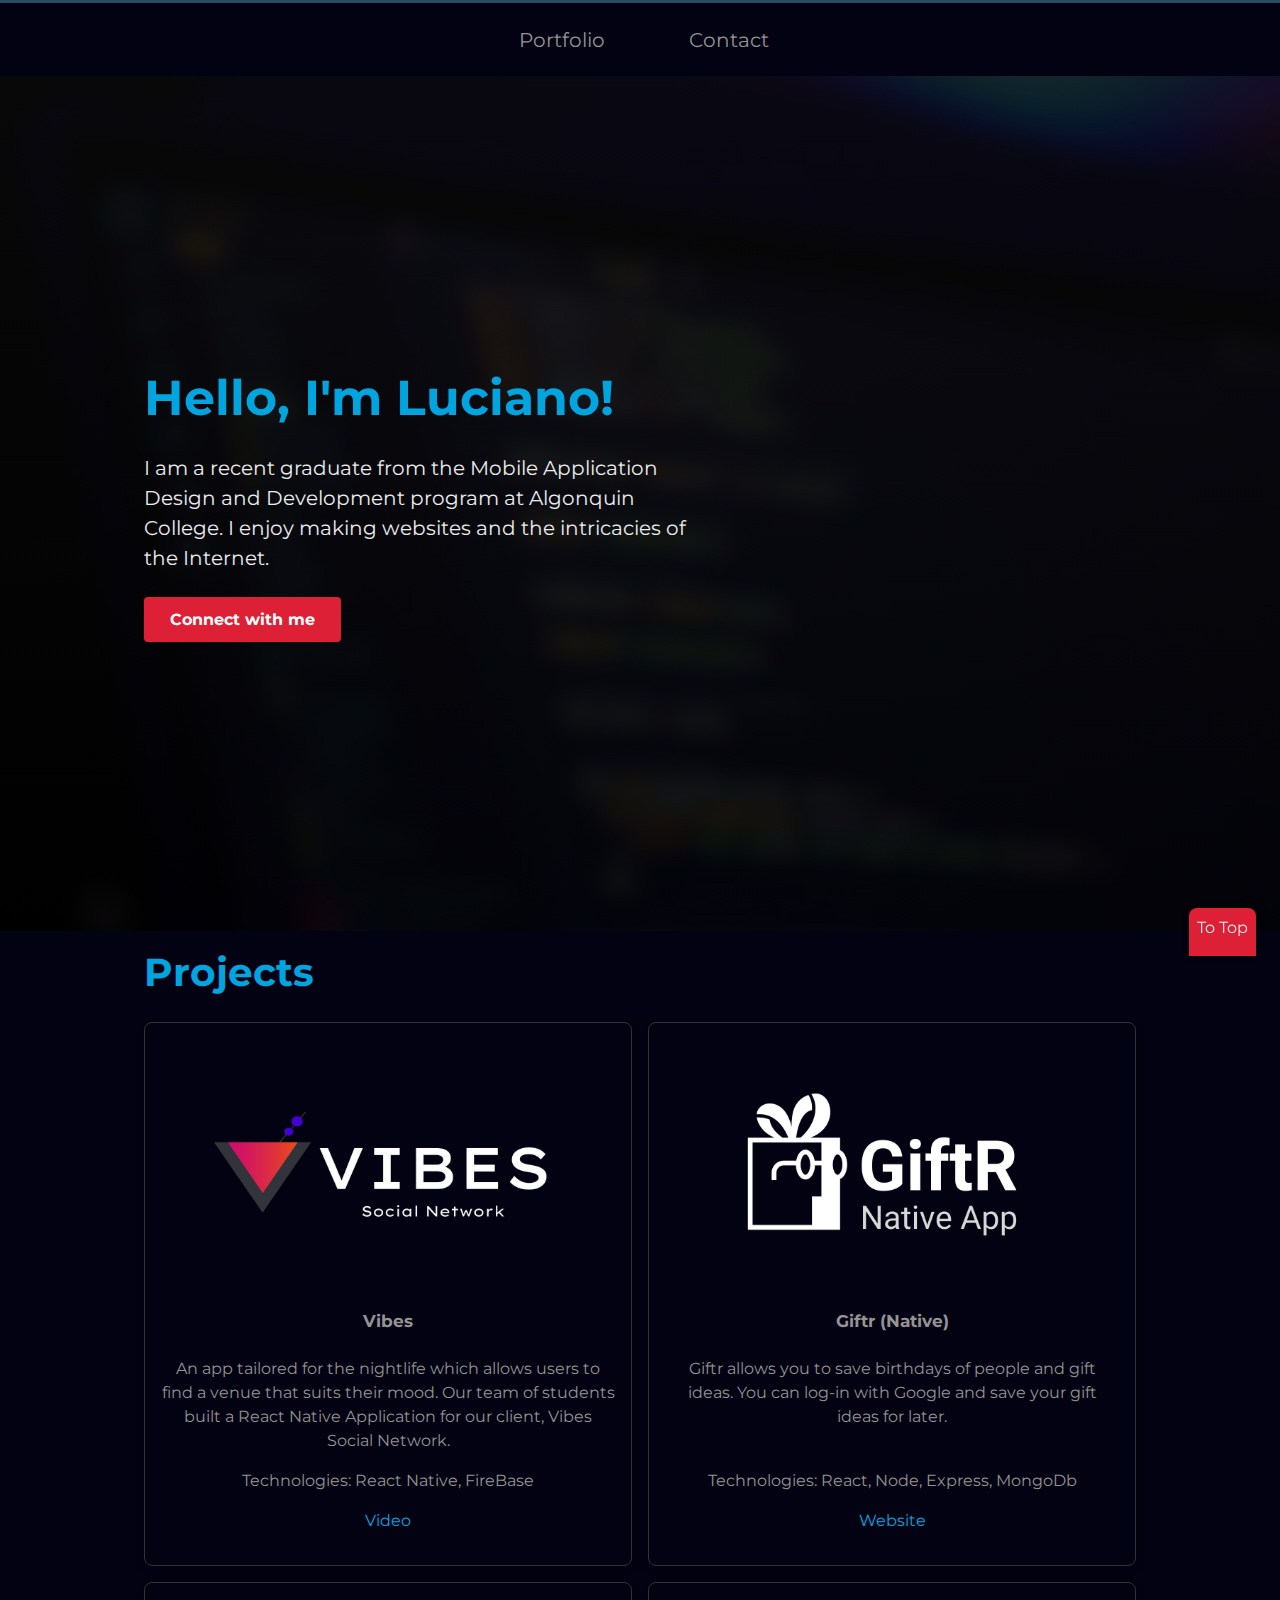
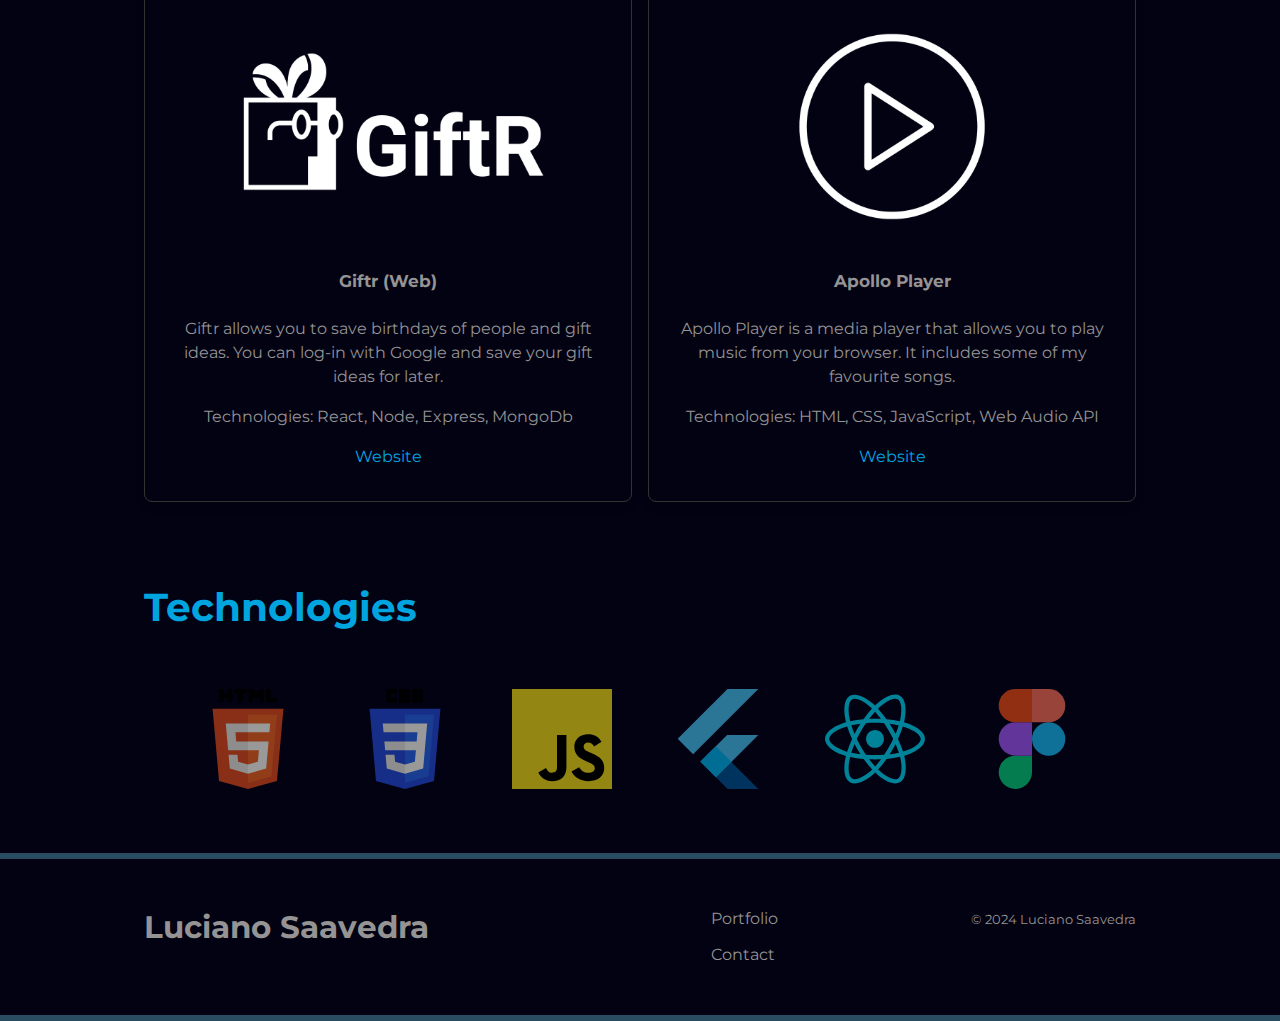
==== commit 58a51a82: "Adjust spacing and add technologies h2" ====
--- a/index.html
+++ b/index.html
@@ -98,19 +98,22 @@
                 Native Application for our client, Vibes Social Network.
               </p>
               <p>Technologies: React Native, FireBase</p>
-              <p>Video demonstration</p>
+              <a class="website__link" href="youtube.com">Video</a>
             </li>
             <!-- Giftr -->
             <li class="card__project">
               <img src="./images/giftr-native-app.png" alt="Giftr Logo" />
 
-              <h3 class="card__title">Giftr</h3>
+              <h3 class="card__title">Giftr (Native)</h3>
               <p class="card__text">
                 Giftr allows you to save birthdays of people and gift ideas. You
                 can log-in with Google and save your gift ideas for later.
               </p>
               <p>Technologies: React, Node, Express, MongoDb</p>
-              <a href="https://giftrapp.netlify.app/" class="website__link"
+              <a
+                class="website__link"
+                href="https://giftrapp.netlify.app/"
+                target="_blank"
                 >Website</a
               >
             </li>
@@ -122,13 +125,18 @@
                 alt="A screenshot of the Giftr Web application"
               />
 
-              <h3 class="card__title">Giftr</h3>
+              <h3 class="card__title">Giftr (Web)</h3>
               <p class="card__text">
                 Giftr allows you to save birthdays of people and gift ideas. You
                 can log-in with Google and save your gift ideas for later.
               </p>
               <p>Technologies: React, Node, Express, MongoDb</p>
-              <p>Repo:</p>
+              <a
+                class="website__link"
+                href="https://giftrapp.netlify.app/"
+                target="_blank"
+                >Website</a
+              >
             </li>
 
             <!-- Media Player -->
@@ -145,7 +153,12 @@
                 from your browser. It includes some of my favourite songs.
               </p>
               <p>Technologies: HTML, CSS, JavaScript, Web Audio API</p>
-              <p>Repo:</p>
+              <a
+                class="website__link"
+                href="https://saav0004.github.io/media-player/"
+                target="_blank"
+                >Website</a
+              >
             </li>
           </ul>
         </div>
@@ -156,6 +169,7 @@
       <!-- ! CARD CONTENT START -->
       <section class="technologies__section">
         <div class="container">
+          <h2 class="card-group__title">Technologies</h2>
           <div class="card-group__logos">
             <div class="card__icons">
               <img src="./images/html-5.svg" alt="The HTML 5 icon" />
@@ -205,9 +219,6 @@
 
         <div>
           <small>&copy; 2024 Luciano Saavedra</small>
-          <!-- <div class="footer__list__div">
-            <a href="#">Privacy Policy</a>
-          </div> -->
         </div>
       </div>
     </footer>
--- a/css/main.css
+++ b/css/main.css
@@ -21,6 +21,7 @@
   line-height: 1.5;
   font-family: "Montserrat", system-ui, -apple-system, BlinkMacSystemFont, "Segoe UI", Roboto, Oxygen, Ubuntu, Cantarell, "Open Sans", "Helvetica Neue", sans-serif;
   scroll-behavior: smooth;
+  background-color: var(--black);
 }
 
 html:focus-within {
@@ -631,6 +632,7 @@
   grid-template-columns: repeat(auto-fit, minmax(350px, 1fr));
   gap: 1rem;
   padding-left: 0;
+  padding-bottom: 4rem;
   margin: 0;
 }
 
@@ -655,6 +657,7 @@
 
 .technologies__section {
   background-color: var(--black);
+  margin-bottom: 2rem;
 }
 
 .card-group__logos {
